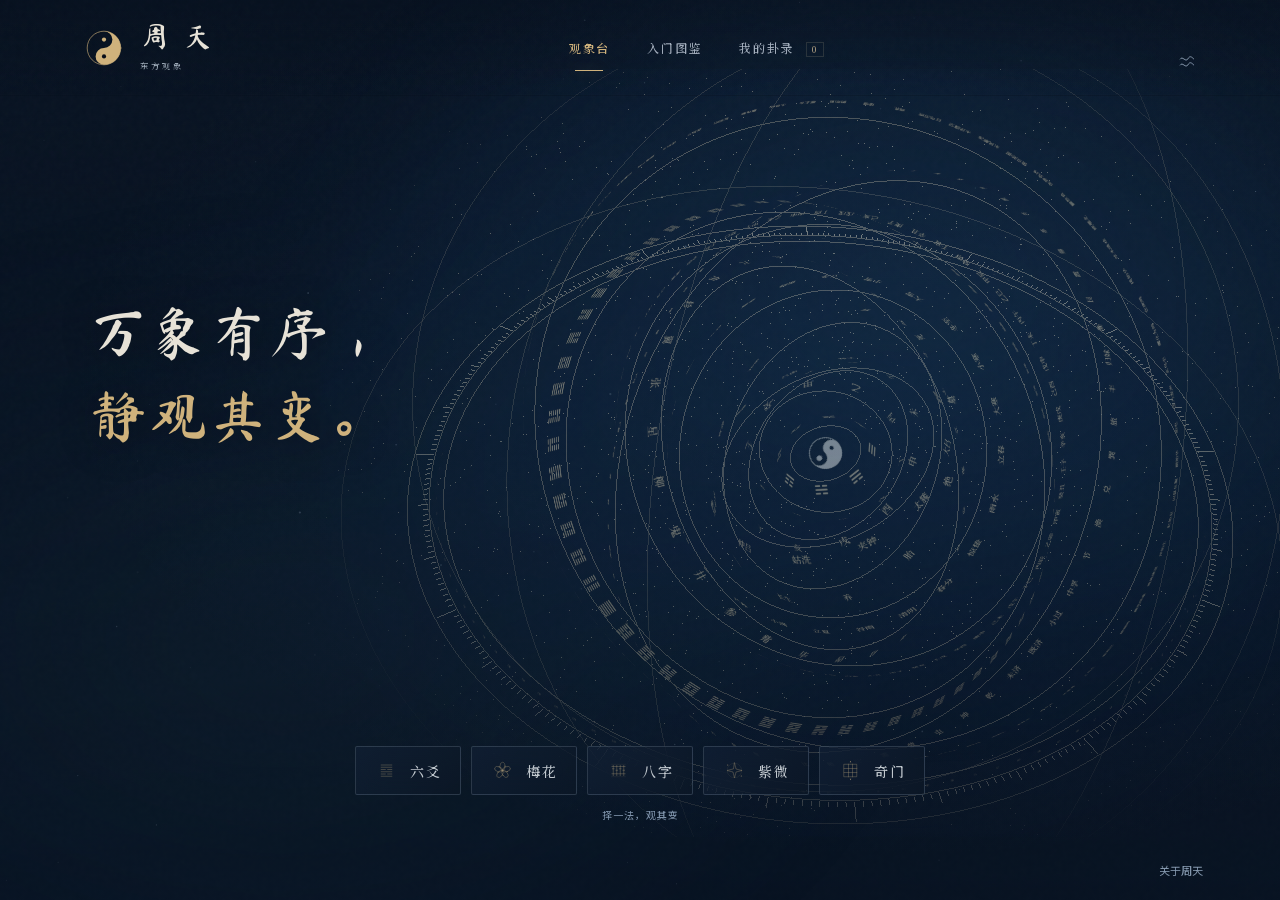
==== index.html @ 748ae520 "Publish static site" ====
<!doctype html>
<html lang="zh-CN">
<head><meta name="robots" content="noindex, nofollow, noarchive"><meta name="referrer" content="no-referrer"><meta charset="UTF-8"><meta name="viewport" content="width=device-width, initial-scale=1"><meta name="theme-color" content="#070d19"><meta name="description" content="在星轮与卦象之间，看见每一步推演。六爻、梅花易数、八字、紫微斗数、奇门遁甲交互体验。"><title>周天 · 观象</title><link rel="preload" href="./assets/fonts/noto-serif-sc.woff2" as="font" type="font/woff2" crossorigin><link rel="preload" href="./assets/fonts/ma-shan-zheng.woff2" as="font" type="font/woff2" crossorigin><link rel="stylesheet" href="./style.css"><link rel="stylesheet" href="./design.css"><link rel="stylesheet" href="./interface.css"><link rel="stylesheet" href="./motion.css"><link rel="stylesheet" href="./learning-guide.css"><link rel="stylesheet" href="./chart-link.css"></head>
<body><div id="wheel" aria-hidden="true"></div><div class="grain"></div><header><button class="brand" id="home" aria-label="返回首页"><span class="brand-mark">☯</span><span>周 天<small>东方观象</small></span></button><nav aria-label="主导航"><button class="nav-link active" id="nav-explore">观象台</button><button class="nav-link" id="nav-learn">入门图鉴</button><button class="nav-link" id="nav-history">我的卦录 <span id="history-count">0</span></button></nav><button class="quiet icon-btn" id="motion" title="切换低动态模式" aria-label="切换低动态模式">◌</button></header>
<main id="main"></main><div id="focus-tip" role="status" hidden></div><div id="toast" role="status"></div><dialog id="dialog"><div id="dialog-content"></div><button class="dialog-close" aria-label="关闭弹窗">×</button></dialog><script type="module" src="./app.js"></script></body></html>
---- style.css ----
:root{color-scheme:dark;--bg:#090d10;--panel:#101619;--line:rgba(211,193,153,.16);--gold:#d8bc82;--soft:#a8997c;--text:#eae5d9;--muted:#8d9694;--jade:#82ac9d;--serif:'Noto Serif SC','Source Han Serif SC','Songti SC','SimSun',serif;--sans:Inter,'Segoe UI','Microsoft YaHei',sans-serif}*{box-sizing:border-box}body{margin:0;background:var(--bg);color:var(--text);font:14px/1.65 var(--sans);min-width:320px}button,input,select,textarea{font:inherit}button,a,input,select,textarea{-webkit-tap-highlight-color:transparent}button{cursor:pointer;color:inherit}button:disabled{opacity:.4;cursor:default}button:focus-visible,a:focus-visible{outline:2px solid var(--gold);outline-offset:5px}a{color:var(--gold);text-underline-offset:4px}button{border:0}#wheel{position:fixed;inset:0 0 0 24%;pointer-events:auto;z-index:0;opacity:.86;transition:opacity .6s}#wheel canvas{width:100%;height:100%;display:block}.grain{position:fixed;inset:0;pointer-events:none;z-index:1;background:radial-gradient(ellipse at 10% 35%,#090d10 9%,transparent 65%),linear-gradient(0deg,#090d10 0%,transparent 35%,transparent 75%,#090d10e0 100%)}header{height:104px;display:flex;align-items:center;justify-content:space-between;padding:0 5.4%;border-bottom:1px solid var(--line);position:relative;z-index:3;background:#090d1033}.brand{display:flex;align-items:center;gap:14px;background:none;font:24px var(--serif);letter-spacing:4px;text-align:left}.brand-mark{font-size:37px;color:var(--gold);font-family:serif;font-weight:400}.brand small{display:block;font:8px/2 var(--sans);letter-spacing:2.2px;color:var(--soft);margin-top:5px}nav{display:flex;gap:40px}.nav-link{font-size:13px;letter-spacing:2px;background:none;color:var(--muted);padding:38px 0;position:relative}.nav-link.active,.nav-link:hover{color:var(--gold)}.nav-link.active:after{content:'';height:2px;width:18px;position:absolute;bottom:21px;left:calc(50% - 9px);background:var(--gold)}#history-count{font-size:10px;margin-left:5px;border:1px solid var(--line);padding:1px 5px;border-radius:4px}.quiet{background:transparent;color:var(--muted)}.icon-btn{font-size:24px}.hero{min-height:580px;height:calc(100vh - 280px);max-height:790px;position:relative;display:flex;align-items:center;padding:45px 5.4%;z-index:2;pointer-events:none}.hero-copy{max-width:485px;pointer-events:auto}.eyebrow{font-size:10px;letter-spacing:3px;color:var(--gold);display:flex;align-items:center;gap:13px;text-transform:uppercase}.eyebrow:before{content:'';width:24px;height:1px;background:var(--gold)}h1{font-family:var(--serif);font-weight:400;font-size:clamp(48px,5.2vw,78px);line-height:1.5;letter-spacing:8px;margin:22px 0 20px}h1 em{font-style:normal;color:var(--gold)}.hero-copy>p{color:#a8afac;line-height:2.2;letter-spacing:1px;margin:0;max-width:350px}.hero-actions{margin-top:34px;display:flex;gap:24px;align-items:center}.primary{background:var(--gold);color:#1c201d;padding:13px 25px;border:1px solid var(--gold);border-radius:3px;letter-spacing:2px;transition:.2s}.primary:hover{background:#ecd3a2;box-shadow:0 0 28px #d8bc8220}.primary span{margin-left:30px}.text-btn{background:none;color:var(--text);padding:10px 0;letter-spacing:1px;font-size:12px}.text-btn:hover{color:var(--gold)}.hero-caption{position:absolute;right:6%;bottom:42px;text-align:right;color:var(--soft);font:12px var(--serif);letter-spacing:3px;pointer-events:none}.hero-caption small{display:block;font:8px var(--sans);letter-spacing:2px;margin-top:9px;color:#6f7c77}.vertical-note{position:absolute;right:3%;top:22%;writing-mode:vertical-rl;font:11px var(--serif);letter-spacing:6px;color:#748179}.methods{position:relative;z-index:2;padding:0 5.4% 24px;background:linear-gradient(transparent,#090d10 35%)}.section-label{display:flex;align-items:center;gap:16px;color:var(--soft);font-size:10px;letter-spacing:2px;margin-bottom:19px}.section-label:after{content:'';height:1px;background:var(--line);flex:1}.method-grid{display:grid;grid-template-columns:repeat(5,1fr);border:1px solid var(--line);background:#0c1215b5}.method-card{position:relative;min-height:152px;text-align:left;padding:20px 22px;background:transparent;border-right:1px solid var(--line);transition:.3s}.method-card:last-child{border:0}.method-card:hover{background:#d8bc820b;transform:translateY(-4px)}.method-card .num{font:10px var(--sans);letter-spacing:2px;color:#5f6a67}.method-card .symbol{float:right;font-size:27px;color:var(--gold);opacity:.85;font-family:serif}.method-card h3{font:20px var(--serif);font-weight:400;letter-spacing:3px;margin:18px 0 8px}.method-card p{color:var(--muted);font-size:11px;margin:0}.method-card .arrow{position:absolute;right:22px;bottom:19px;color:var(--soft)}footer{position:relative;z-index:2;margin:0 5.4%;padding:17px 0 25px;display:flex;justify-content:space-between;color:#69736f;font-size:10px;letter-spacing:1px}footer button{font-size:10px;background:none;color:#85918a}.workspace{position:relative;z-index:2;max-width:1560px;margin:auto;padding:28px 4.5% 45px}.workspace-top{display:flex;justify-content:space-between;gap:20px;align-items:center;margin-bottom:26px}.back{background:none;color:var(--muted);font-size:12px;letter-spacing:1px}.system-tabs{display:flex;gap:6px;padding:5px;background:#11191cc9;border:1px solid var(--line);border-radius:4px}.system-tabs button{background:transparent;color:var(--muted);padding:7px 15px;font-size:12px;letter-spacing:1px;border-radius:2px}.system-tabs button.selected{background:#d8bc821c;color:var(--gold)}.work-layout{display:grid;grid-template-columns:295px minmax(0,1fr);gap:27px;align-items:start}.input-panel{padding:27px 24px;background:#0d1417eF;border:1px solid var(--line);border-radius:4px}.input-panel h2{font:29px var(--serif);letter-spacing:4px;margin:12px 0}.lead{font-size:12px;color:var(--muted);line-height:1.9;margin:0 0 23px}.field{display:block;margin-top:17px}.field>span,.field-label{display:block;font-size:11px;letter-spacing:1px;color:#afb5ab;margin-bottom:7px}.field input,.field select,.field textarea{width:100%;padding:10px 11px;border:1px solid #d8bc8221;border-radius:3px;background:#080e11;color:var(--text);outline:none;font-size:12px;min-width:0}.field input:focus,.field textarea:focus,.field select:focus{border-color:var(--gold)}.field textarea{resize:vertical;min-height:70px}.two-fields{display:grid;grid-template-columns:1fr 1fr;gap:10px}.three-fields{display:grid;grid-template-columns:1fr 1fr 1fr;gap:8px}.field small,.form-note{display:block;font-size:10px;line-height:1.8;color:#78877e;margin-top:6px}.input-panel .primary{width:100%;margin-top:24px}.error{color:#ee9b86;font-size:12px;margin:12px 0;white-space:pre-line}.stage{background:#0a1115dd;border:1px solid var(--line);border-radius:4px;overflow:hidden;min-height:590px;position:relative}.stage-header{display:flex;align-items:center;justify-content:space-between;padding:20px 26px;border-bottom:1px solid var(--line);gap:12px}.stage-header .tag{font:10px var(--sans);letter-spacing:2px;color:var(--soft)}.status-pill{font-size:10px;display:flex;align-items:center;gap:8px;color:var(--jade)}.status-pill:before{content:'';background:var(--jade);width:5px;height:5px;border-radius:50%;box-shadow:0 0 9px var(--jade)}.stage-empty{height:420px;display:flex;align-items:center;justify-content:center;flex-direction:column;position:relative;background:radial-gradient(circle,#bda5710c,transparent 65%)}.empty-orbit{width:210px;height:210px;border:1px solid #bda57140;border-radius:50%;display:grid;place-items:center;position:relative;margin-bottom:25px}.empty-orbit:before{content:'';position:absolute;inset:13px;border:1px dashed #bda57130;border-radius:50%;animation:spin 60s linear infinite}.empty-orbit:after{content:'乾　兑　离　震　巽　坎　艮　坤';font:10px var(--serif);position:absolute;bottom:40px;color:var(--soft);letter-spacing:2px}.empty-orbit b{font:64px serif;font-weight:400;color:var(--gold)}.stage-empty h3{font:21px var(--serif);font-weight:400;letter-spacing:3px;margin:0 0 10px}.stage-empty p{font-size:11px;color:var(--muted);letter-spacing:1px;max-width:80%;text-align:center}.stage-footnote{text-align:center;font-size:10px;color:#77817a;border-top:1px solid var(--line);padding:16px}.timeline{padding:19px 26px;display:flex;gap:5px;border-bottom:1px solid var(--line);overflow-x:auto}.timeline button{flex:1;min-width:50px;background:transparent;color:#64716e;text-align:left;padding:0;font-size:10px;white-space:nowrap}.timeline button:before{content:'';height:2px;background:#26312c;display:block;margin-bottom:10px}.timeline button.done{color:var(--gold)}.timeline button.done:before{background:#bca475}.timeline button.current{color:#f5e4c0}.timeline button.current:before{background:var(--gold);box-shadow:0 0 10px #d8bc8270}.chart-area{min-height:320px;padding:25px 30px;display:flex;align-items:center;justify-content:center;flex-direction:column;position:relative;background:radial-gradient(ellipse at center,#d8bc8206,transparent 70%)}.chart-area>h3{font:24px var(--serif);font-weight:400;letter-spacing:3px;margin:2px 0 16px}.step-explanation{font-size:12px;color:#a5b0a6;text-align:center;max-width:620px;line-height:1.9;margin:20px auto 5px;min-height:42px}.controls{display:flex;justify-content:center;align-items:center;gap:13px;padding:15px;border-top:1px solid var(--line);background:#10181b80}.controls button,.controls select{border:1px solid var(--line);background:transparent;border-radius:3px;color:var(--soft);padding:7px 12px;font-size:11px}.controls .play{background:#d8bc8215;color:var(--gold);min-width:78px}.chart-hexes{display:flex;justify-content:center;gap:38px;align-items:center;min-height:235px;flex-wrap:wrap}.hex-card{text-align:center;min-width:140px}.hex-card small{font-size:10px;color:var(--soft);letter-spacing:2px}.hex-card h4{font:20px var(--serif);font-weight:400;margin:14px 0 6px}.hex-lines{display:flex;flex-direction:column-reverse;gap:11px;width:125px;margin:23px auto}.yao{height:8px;width:100%;display:flex;gap:15px;position:relative;transition:opacity .5s,transform .5s}.yao span{background:var(--gold);height:100%;flex:1;box-shadow:0 0 10px #d8bc8218}.yao.hidden{opacity:.08;transform:scaleX(.7)}.yao.moving span{background:var(--jade);box-shadow:0 0 13px #82ac9d55}.yao.moving:after{content:'◦';position:absolute;right:-19px;top:-8px;color:var(--jade)}.yao .line-no{position:absolute;font:9px var(--sans);color:#66746a;left:-21px;top:-2px}.hex-arrow{color:var(--soft);font-size:23px}.coin-set{display:flex;gap:14px;margin:12px 0}.coin{width:50px;height:50px;display:grid;place-items:center;border:2px solid #bfa46c;border-radius:50%;color:var(--gold);background:radial-gradient(circle,#1b221c,#71604435);box-shadow:inset 0 0 0 4px #090d10,inset 0 0 0 5px #8c7445;font:13px var(--serif);animation:coin-in .7s}.coin.yin{color:#9ab3a2;border-color:#627c6b}.coin-eq{font:22px var(--serif);color:var(--gold);align-self:center}.yao-table{font-size:11px;width:100%;border-collapse:collapse}.yao-table th,.yao-table td{padding:9px 6px;border-bottom:1px solid var(--line);text-align:center;font-weight:400}.yao-table th{color:var(--soft)}.pillars{display:grid;grid-template-columns:repeat(4,1fr);gap:15px;width:min(100%,510px)}.pillar{border:1px solid var(--line);padding:15px 6px;text-align:center;min-height:170px;background:#141b1c80;border-radius:3px;transition:.5s}.pillar.inactive{opacity:.12;transform:translateY(12px)}.pillar small{color:var(--soft);font-size:10px}.pillar b{display:block;font:38px/1.5 var(--serif);font-weight:400}.pillar p{font-size:10px;color:var(--muted);margin:9px 0 0}.element-木{color:#91b698}.element-火{color:#d58b73}.element-土{color:#c3ad7b}.element-金{color:#ddd2a5}.element-水{color:#8cb0c5}.elements{display:flex;gap:18px;justify-content:center;width:100%;margin-top:28px}.element-column{width:40px;text-align:center;font-size:11px}.element-bar{height:54px;display:flex;align-items:end;justify-content:center;border-bottom:1px solid var(--line);margin-bottom:8px}.element-bar i{width:13px;background:currentColor;opacity:.7;display:block;min-height:2px;transition:height .8s}.palace-grid{display:grid;grid-template-columns:repeat(4,1fr);grid-template-rows:repeat(4,minmax(98px,auto));width:100%;max-width:650px;gap:5px}.palace{border:1px solid var(--line);background:#141d1c9c;text-align:left;padding:10px;color:var(--text);transition:.5s}.palace.inactive{opacity:.1}.palace:hover,.palace.chosen{border-color:var(--gold);background:#d8bc8212}.palace h4{font:14px var(--serif);letter-spacing:1px;margin:0 0 8px;color:var(--gold)}.palace p{font-size:11px;margin:3px 0;color:#b5c1b5}.palace small{font-size:9px;color:var(--soft)}.palace-center{grid-column:2/4;grid-row:2/4;display:flex;align-items:center;justify-content:center;flex-direction:column;border:1px solid var(--line);font:24px var(--serif);letter-spacing:3px;background:radial-gradient(circle,#d8bc8210,transparent)}.palace-center small{font:10px var(--sans);color:var(--muted);letter-spacing:1px;margin-top:12px}.qimen-grid{display:grid;grid-template-columns:repeat(3,1fr);gap:7px;width:100%;max-width:500px}.qimen-grid .palace{min-height:104px}.palace-row{display:flex;justify-content:space-between;gap:8px}.qimen-grid .palace strong{font:24px var(--serif);font-weight:400;color:var(--gold)}.result-body{padding:24px 27px}.result-title{display:flex;justify-content:space-between;align-items:center;gap:14px;margin-bottom:24px}.result-title h3{font:25px var(--serif);font-weight:400;margin:0;letter-spacing:3px}.result-actions{display:flex;gap:7px;flex-wrap:wrap}.result-actions button{padding:7px 12px;border:1px solid var(--line);color:var(--gold);background:none;border-radius:3px;font-size:11px}.reading-grid{display:grid;grid-template-columns:repeat(2,1fr);gap:17px}.reading-card{padding:20px;background:#121a1ce8;border:1px solid var(--line);border-radius:3px}.reading-card.wide{grid-column:1/-1}.reading-card .mini-label{font-size:9px;color:var(--soft);letter-spacing:2px;margin-bottom:9px}.reading-card h4{font:18px var(--serif);font-weight:400;letter-spacing:1px;margin:0 0 10px}.reading-card p{font-size:12px;color:#a9b5aa;line-height:1.95;margin:6px 0}.reading-card blockquote{font:18px/1.9 var(--serif);margin:10px 0;color:#d4c5a6}.reading-card a{font-size:10px}.reading-card details{font-size:11px;color:var(--muted)}.reading-card summary{cursor:pointer;color:var(--gold);padding:7px 0}.tag-row{display:flex;gap:8px;flex-wrap:wrap;margin-top:12px}.tag-row span{border:1px solid var(--line);border-radius:3px;padding:4px 8px;font-size:10px;color:var(--jade)}.luck-strip{display:flex;gap:7px;overflow-x:auto;padding-bottom:7px}.luck-item{min-width:68px;border:1px solid var(--line);padding:10px;text-align:center}.luck-item b{display:block;font:20px var(--serif);color:var(--gold)}.luck-item small{font-size:9px;color:var(--muted)}.division{display:flex;gap:12px;align-items:center;margin:15px 0;justify-content:center;flex-wrap:wrap}.division span{font:28px var(--serif);padding:15px;border:1px solid var(--line);color:var(--gold)}.division small{font-size:11px;color:var(--muted)}.yarrow-trace{font:11px/2 var(--sans);color:var(--soft);text-align:center}.bars{display:flex;gap:3px;flex-wrap:wrap;max-width:285px;margin:10px auto}.bars i{display:block;width:3px;height:28px;background:var(--gold);opacity:.7}.badge{font-size:10px;color:var(--jade);border:1px solid #82ac9d30;padding:3px 8px}.about-note{font-size:10px;color:#718077;line-height:1.9;margin-top:19px}.no-motion *{animation:none!important;scroll-behavior:auto!important}.no-motion .yao,.no-motion .pillar,.no-motion .palace{transition:none!important}#focus-tip{position:fixed;bottom:240px;right:5%;width:260px;background:#10191df2;border:1px solid var(--line);padding:16px;z-index:4;pointer-events:none;color:#c2caba;font:12px/1.8 var(--serif);white-space:pre-line}#toast{position:fixed;left:50%;bottom:30px;transform:translate(-50%,20px);opacity:0;background:#1b2924;color:#dce6d7;border:1px solid #658875;padding:12px 22px;border-radius:4px;z-index:20;transition:.3s;pointer-events:none;font-size:12px}#toast.show{opacity:1;transform:translate(-50%,0)}dialog{width:min(760px,92vw);max-height:85vh;border:1px solid #6a6247;border-radius:5px;background:#10171a;color:var(--text);padding:38px;box-shadow:0 30px 90px #0009}dialog::backdrop{background:#030708c9;backdrop-filter:blur(6px)}.dialog-close{position:absolute;right:16px;top:12px;font:26px var(--sans);color:var(--soft);background:none}.modal-title{font:29px var(--serif);font-weight:400;letter-spacing:3px;margin:0 0 14px}.modal-intro{color:var(--muted);font-size:12px;margin-bottom:24px}.learn-grid{display:grid;grid-template-columns:1fr 1fr;gap:13px}.learn-card{padding:17px;border:1px solid var(--line);background:#d8bc8205}.learn-card h3{font:19px var(--serif);font-weight:400;color:var(--gold);margin:0 0 8px}.learn-card p{font-size:12px;color:var(--muted);margin:0}.history-item{display:flex;gap:15px;align-items:center;justify-content:space-between;border-bottom:1px solid var(--line);padding:16px 0}.history-item p{margin:0;font:17px var(--serif)}.history-item small{color:var(--muted);font-size:10px}.history-item button{border:1px solid var(--line);background:transparent;color:var(--gold);padding:7px 12px}.history-actions{display:flex;gap:7px}.source-list{font-size:12px;line-height:2.5}.selected-detail{border:1px solid #d8bc8240;background:#d8bc8208;color:#b6c3b4;padding:12px 17px;width:100%;max-width:650px;margin-top:15px;font-size:12px;white-space:pre-line}.fade-in{animation:fade-in .7s both}@keyframes fade-in{from{opacity:0;transform:translateY(13px)}to{opacity:1;transform:none}}@keyframes spin{to{transform:rotate(360deg)}}@keyframes coin-in{from{transform:rotateY(720deg) translateY(-20px);opacity:0}to{transform:none;opacity:1}}
@media(min-width:1600px){.hero-copy{max-width:550px}.hero{padding-left:8%}.method-grid{max-width:1400px;margin:auto}}@media(max-width:1100px){header{padding:0 4%}.hero{padding-left:4%}.hero-copy{max-width:390px}h1{font-size:59px;letter-spacing:5px}.methods{padding:0 4% 22px}.method-card{padding:17px 15px}.method-card h3{font-size:18px}.method-card p{max-width:95px}.work-layout{grid-template-columns:250px minmax(0,1fr);gap:16px}.input-panel{padding:20px 17px}.workspace{padding:23px 3%}.chart-area{padding:25px 18px}.chart-hexes{gap:20px}.hex-card{min-width:120px}.palace-grid{grid-template-rows:repeat(4,minmax(85px,auto))}.palace{padding:8px}}@media(max-width:760px){header{height:78px;padding:0 5%}.brand{font-size:20px;gap:8px;letter-spacing:2px}.brand-mark{font-size:29px}.brand small{font-size:6px}nav{gap:18px}.nav-link{font-size:10px;letter-spacing:0;padding:28px 0}.nav-link.active:after{bottom:12px}#history-count{display:none}.icon-btn{font-size:21px}#wheel{left:0;top:20px;height:620px;opacity:.5}.grain{background:linear-gradient(0deg,#090d10 0%,transparent 55%,#090d1050 90%)}.hero{height:auto;min-height:570px;align-items:start;padding:76px 7% 80px}.hero-copy{max-width:100%}h1{font-size:53px;line-height:1.5;letter-spacing:5px}.hero-copy>p{font-size:12px;max-width:265px;text-shadow:0 1px 6px #000}.hero-caption{bottom:30px;right:7%;font-size:10px}.vertical-note{top:90px;right:6%}.hero-actions{gap:20px}.primary{padding:12px 20px}.methods{padding:0 5% 16px}.method-grid{grid-template-columns:repeat(2,1fr)}.method-card{min-height:139px;border-bottom:1px solid var(--line)}.method-card:nth-child(2n){border-right:0}.method-card:last-child{grid-column:1/-1;min-height:110px}.method-card:last-child h3{margin-top:12px}.method-card p{max-width:none}.method-card .symbol{margin-right:5px}footer{font-size:9px;gap:15px;align-items:center}.workspace{padding:19px 5%}.workspace-top{flex-direction:column;align-items:start;gap:15px;margin-bottom:17px}.system-tabs{width:100%;justify-content:space-between}.system-tabs button{padding:7px 9px;font-size:11px}.work-layout{grid-template-columns:1fr}.input-panel{padding:23px}.input-panel h2{font-size:27px}.input-panel .lead{margin-bottom:13px}.stage{min-height:0}.stage-empty{height:335px}.stage-header{padding:16px}.timeline{padding:18px 16px}.chart-area{padding:22px 12px;min-height:310px}.pillars{gap:7px}.pillar{min-height:145px;padding:11px 5px}.pillar b{font-size:32px}.reading-grid{grid-template-columns:1fr}.reading-card.wide{grid-column:auto}.result-body{padding:23px 16px}.result-title{align-items:start;flex-direction:column}.chart-hexes{gap:18px}.hex-lines{width:94px}.hex-card{min-width:94px}.hex-card h4{font-size:16px}.hex-arrow{font-size:18px}.controls{gap:7px;padding:12px}.controls button,.controls select{padding:7px 10px}.palace-grid{grid-template-rows:repeat(4,minmax(80px,auto));gap:3px}.palace{padding:7px 5px}.palace h4{font-size:12px;letter-spacing:0}.palace p{font-size:9px}.palace small{font-size:8px}.palace-center{font-size:20px}.palace-center small{font-size:8px}.qimen-grid .palace{padding:10px;min-height:95px}.learn-grid{grid-template-columns:1fr}dialog{padding:28px 22px}.history-item{gap:10px}.history-actions{flex-direction:column}.history-item p{font-size:15px}.hero .eyebrow{font-size:8px;letter-spacing:2px}#focus-tip{display:none!important}}@media(prefers-reduced-motion:reduce){*{animation:none!important;scroll-behavior:auto!important}}
#wheel{inset:105px 0 180px 34%;height:auto;mask-image:radial-gradient(ellipse at center,#000 45%,transparent 78%)}.method-card .symbol{position:absolute;top:20px;right:22px;float:none}.method-card h3{margin-top:27px}.fallback-wheel{height:100%;display:grid;place-items:center;color:#b8a57430;font-size:230px;border-radius:50%;background:repeating-radial-gradient(circle,transparent 0 30px,#b8a57420 31px 32px)}
.reading-question{font-size:12px;color:var(--muted);border-left:2px solid var(--gold);padding:5px 12px;margin:12px 0;overflow-wrap:anywhere}.reading-card p.reading-lead{font-size:15px;color:#d2d7cc;line-height:1.95}.reading-action{margin-top:15px;padding:14px 17px;background:#d8bc820a;border-left:2px solid #d8bc8270;font-size:13px;line-height:1.9;color:#d4c5a6}.reading-action>span{display:block;font-size:10px;letter-spacing:2px;color:var(--soft);margin-bottom:5px}.moving-note{border-top:1px solid var(--line);margin-top:12px;padding-top:12px}.moving-note h5{font-size:13px;font-weight:500;color:var(--gold);margin:0 0 5px}.reading-topic-label{display:flex;gap:12px;align-items:center;flex-wrap:wrap;color:var(--muted);font-size:11px;margin:14px 0}.reading-topic-label select{border:1px solid var(--line);background:#121a1c;color:var(--gold);padding:8px 12px;border-radius:3px;max-width:100%}.relation-pair{display:flex;gap:24px;flex-wrap:wrap;margin:15px 0;color:var(--muted);font-size:11px}.relation-pair b{display:block;font:22px var(--serif);color:var(--gold);margin-top:5px}.reading-card p.reading-caption{font-size:11px;color:var(--soft)}.reading-table-scroll{overflow-x:auto;max-width:100%}.reading-reference{min-width:0}.reading-grid>*{min-width:0}.reading-reference summary{font-size:13px}.yao.newest{animation:line-reveal .6s both}.pillar:not(.inactive){animation:fade-in .5s both}.palace .substars{font-size:9px;color:var(--jade);opacity:.85}@keyframes line-reveal{from{transform:scaleX(.1);filter:brightness(2);opacity:.1}to{transform:scaleX(1);filter:brightness(1);opacity:1}}
@media(max-width:760px){#wheel{left:24%;right:-34%;top:160px;height:420px;bottom:auto;max-width:none;mask-image:linear-gradient(to right,transparent,#0008 35%,#000 90%)}.hero-copy>p{text-shadow:0 1px 7px #000,0 1px 18px #000}.method-card h3{font-size:17px;letter-spacing:1px;margin-top:30px}.method-card:last-child h3{margin-top:22px}.method-card .symbol{right:17px;top:17px}.hero-caption{font-size:9px;letter-spacing:2px}.hero-caption small{font-size:7px;letter-spacing:1px}.hero .eyebrow{max-width:280px;font-size:7px;letter-spacing:1.4px}}

.text-label{display:block;font-size:10px;letter-spacing:2px;color:var(--gold);margin:9px 0 5px}.classic-quote{border-left:2px solid #d8bc8240;padding:2px 14px;margin-top:15px}.classic-quote blockquote{font-size:15px;margin:5px 0}.reading-card .source-link,.palace-reading .source-link{display:inline-block;font-size:11px;color:#baa579;line-height:1.7;margin:5px 0;overflow-wrap:anywhere}.plain-reading p{font-size:13px;color:#bfc8bd}.classic-sequence{display:grid;gap:18px}.classic-hex{border-top:1px solid var(--line);padding-top:14px}.classic-hex h5,.term-row h5,.term-grid h5{font:17px var(--serif);font-weight:400;color:var(--gold);margin:5px 0 10px}.term-notes{padding:8px 14px;background:#d8bc8207}.term-row{border-top:1px solid var(--line);padding:16px 0}.term-grid{display:grid;grid-template-columns:repeat(2,minmax(0,1fr));gap:18px;margin-top:15px}.term-grid>article{padding:15px;border:1px solid var(--line);min-width:0}.more-reading{margin-top:18px}.palace-read-links{display:grid;grid-template-columns:repeat(3,minmax(0,1fr));gap:8px;margin:15px 0}.palace-read-links button{padding:12px 9px;text-align:left;border:1px solid var(--line);background:#d8bc8205;color:var(--gold);font:15px var(--serif)}.palace-read-links small{display:block;font:10px/1.7 var(--sans);color:var(--muted);margin-top:5px}.palace-read-links .chosen{border-color:var(--gold);background:#d8bc8212}.palace-reading{margin:15px 0;white-space:normal}.palace-reading>h4{font:19px var(--serif);color:var(--gold);margin:5px 0 12px}.palace-reading p{font:12px/1.95 var(--sans);color:#a9b5aa;margin:8px 0}.palace-reading blockquote{font:15px/1.9 var(--serif);margin:6px 0}.palace-reading summary{cursor:pointer;color:var(--gold);font-size:12px;padding:8px 0}.meaning-table td{min-width:100px;white-space:normal}.meaning-table th{min-width:72px}.luck-item small{display:block}.selected-detail:has(.palace-reading){white-space:normal;max-width:100%;padding:18px}.result-body .reading-question{margin-bottom:20px}@media(max-width:760px){.term-grid{grid-template-columns:1fr}.palace-read-links{grid-template-columns:repeat(2,minmax(0,1fr))}.classic-quote{padding-left:10px}.reading-card{padding:18px}.plain-reading p{font-size:13px}}
---- design.css ----
@font-face{font-family:'Zhou Serif';src:url('./assets/fonts/noto-serif-sc.woff2') format('woff2');font-weight:200 900;font-display:swap}
@font-face{font-family:'Zhou Sans';src:url('./assets/fonts/noto-sans-sc.woff2') format('woff2');font-weight:100 900;font-display:swap}
:root{--bg:#070d19;--panel:#0d192a;--line:rgba(185,174,143,.18);--gold:#cfb27c;--soft:#a99b7f;--text:#e7e2d7;--muted:#98a6b6;--jade:#87a9a4;--vermilion:#b86a52;--serif:'Zhou Serif','Noto Serif SC',serif;--sans:'Zhou Sans','Microsoft YaHei',sans-serif}
html{scroll-behavior:smooth;scrollbar-color:#536079 #0a1220}
body{background:radial-gradient(ellipse at 73% 28%,#142a47 0,transparent 52%),radial-gradient(ellipse at 8% 65%,#0e2032 0,transparent 50%),#070d19;font-weight:400;overflow-x:clip}
body::before{content:'';position:fixed;inset:0;z-index:1;pointer-events:none;opacity:.035;background-image:url("data:image/svg+xml,%3Csvg viewBox='0 0 180 180' xmlns='http://www.w3.org/2000/svg'%3E%3Cfilter id='n'%3E%3CfeTurbulence type='fractalNoise' baseFrequency='.85' numOctaves='3' stitchTiles='stitch'/%3E%3C/filter%3E%3Cpath fill='%23fff' filter='url(%23n)' opacity='.7' d='M0 0h180v180H0z'/%3E%3C/svg%3E")}
.night-sky{position:fixed;inset:0;width:100%;height:100%;z-index:1;pointer-events:none}
.grain{z-index:1;background:linear-gradient(90deg,#070d1970,transparent 55%),linear-gradient(0deg,#070d19 0%,transparent 30%,transparent 78%,#070d1940 100%);overflow:hidden}
.grain::before{content:'';position:absolute;inset:-20%;background:radial-gradient(ellipse at 65% 38%,#396b9124,transparent 38%),radial-gradient(ellipse at 30% 65%,#264e6120,transparent 35%);filter:blur(55px);animation:night-breath 24s ease-in-out infinite alternate}
#wheel{inset:82px -3% auto 33%;height:690px;max-width:none;opacity:1;mix-blend-mode:screen;mask-image:radial-gradient(ellipse at 52% 49%,#000 35%,#000b 56%,transparent 76%);transition:opacity 1s}
header{height:96px;padding:0 6%;border-bottom-color:#a6b5c018;background:linear-gradient(#070d1940,transparent);z-index:5}
.brand{gap:15px;font-size:25px;letter-spacing:6px;font-weight:500}
.brand small{font-family:var(--sans);font-size:8px;letter-spacing:3.4px;color:#8d9bab;margin-top:6px}
.brand-mark{width:42px;height:42px;display:block;line-height:0}
.glyph{display:block;width:100%;height:100%;stroke:currentColor;stroke-width:1.5;stroke-linecap:square;stroke-linejoin:round;overflow:visible}
.glyph .solid,.taiji-light{fill:currentColor;stroke:none}
.taiji-dark{fill:var(--bg);stroke:none}
.glyph-frame{opacity:.3;stroke-width:.8}
.glyph-faint{opacity:.45;stroke-width:1}
.brand-taiji{color:var(--gold);transition:transform .8s cubic-bezier(.22,1,.36,1)}
.brand:hover .brand-taiji{transform:rotate(90deg)}
nav{gap:37px}.nav-link{font-size:12px;letter-spacing:1.8px;color:#a4afbd;padding:36px 0}
.nav-link.active:after{height:1px;width:28px;bottom:22px;left:calc(50% - 14px);box-shadow:0 0 12px #d8bc8255}
#history-count{font-size:9px;padding:0 5px;border-radius:0;color:var(--soft);margin-left:7px}
.icon-btn{width:31px;height:31px;padding:4px;color:var(--soft);opacity:.8}.icon-btn .glyph{stroke-width:1.5}.icon-btn[aria-pressed=true]{opacity:.4}
.hero{height:calc(100svh - 335px);min-height:590px;max-height:770px;padding:45px 7%;align-items:center}
.hero-copy{max-width:570px;padding-bottom:20px}
.hero .eyebrow{color:#b7a47f;font-size:11px;letter-spacing:4px;animation:title-reveal 1s both}
.hero .eyebrow:before{width:34px;background:linear-gradient(90deg,var(--gold),#cfb27c30)}
h1{font-size:clamp(58px,5.7vw,86px);line-height:1.48;letter-spacing:3px;font-weight:500;margin:23px 0 23px;animation:title-reveal 1.25s .1s both;text-shadow:0 3px 35px #050a1680}
h1 em{color:var(--gold);font-weight:400}
.hero-copy>p{color:#aab6c4;font-size:14px;line-height:2.15;letter-spacing:3px;animation:title-reveal 1.1s .28s both}
.hero-actions{margin-top:34px;gap:28px;animation:title-reveal 1s .4s both}
.primary{position:relative;padding:15px 25px;min-height:51px;color:#172133;background:linear-gradient(110deg,#d1b886,#bfa16a);border:1px solid #dcc699;border-radius:1px;font-size:13px;font-weight:500;letter-spacing:2px;transition:background .3s,box-shadow .3s,transform .3s}
.primary::after{content:'';position:absolute;inset:3px;border:1px solid #17213326;pointer-events:none}
.primary:hover{background:linear-gradient(110deg,#e7cf9f,#ccae73);transform:translateY(-2px);box-shadow:0 7px 25px #c5a77420}
.primary .button-text{margin:0}.primary .button-arrow{display:inline-block;margin-left:38px;font-size:17px;transition:transform .3s}.primary:hover .button-arrow{transform:translate(2px,-2px)}
.text-btn{color:#bec4ca;font-size:12px;letter-spacing:1px}.text-btn>span{margin-left:12px;color:var(--gold)}
.hero-colophon{display:flex;align-items:center;gap:13px;margin-top:37px;font:10px/1.9 var(--serif);letter-spacing:2px;color:#8190a2;animation:title-reveal 1.4s .5s both}
.seal{border:1px solid #b86a5280;color:#c67e65;padding:4px 6px;font:12px/1.25 var(--serif);position:relative}.seal::after{content:'';position:absolute;inset:2px;border:1px solid #b86a5230}
.orbit-label{position:absolute;right:10%;top:23px;color:#b9a780;font:11px var(--serif);letter-spacing:2px;pointer-events:none}
.orbit-label i{display:inline-block;width:25px;height:1px;background:#b9a78080;vertical-align:middle;margin-right:11px}
.orbit-label small{display:block;font:7px var(--sans);letter-spacing:2.6px;color:#75879c;margin:9px 0 0 36px}
.hero-caption{bottom:48px;right:11%;font:12px var(--serif);color:#b5a686;letter-spacing:2px}.hero-caption small{font:9px var(--sans);color:#7d8c9f;letter-spacing:1px;margin-top:10px}
.hero-coordinate{position:absolute;right:7%;top:46%;writing-mode:vertical-rl;font:10px var(--serif);letter-spacing:3px;color:#7f91a5}.hero-coordinate i{height:46px;width:1px;background:#9dacc044;display:inline-block;margin:15px auto}
.methods{padding:0 6% 32px;background:none}
.section-label{gap:20px;margin-bottom:17px;color:#b4a383;font-size:11px;letter-spacing:2px}.section-label small{font-size:10px;color:#7e90a4;letter-spacing:1px;margin-left:auto}.section-label::after{display:none}
.method-grid{border:1px solid #9dacc027;background:linear-gradient(110deg,#142238b8,#0b1523aa);backdrop-filter:blur(12px)}
.method-card{min-height:163px;padding:21px 20px 24px;border-right:1px solid #9dacc022;overflow:hidden;transition:background .45s,transform .45s}
.method-card::before{content:'';position:absolute;inset:0;background:radial-gradient(ellipse at 70% 10%,#bca57715,transparent 70%);opacity:0;transition:opacity .4s}
.method-card::after{content:'';height:1px;position:absolute;left:20px;right:20px;top:0;background:var(--gold);transform:scaleX(0);transform-origin:left;transition:transform .55s cubic-bezier(.22,1,.36,1)}
.method-card:hover{background:#142b424d;transform:translateY(-3px)}.method-card:hover::before{opacity:1}.method-card:hover::after{transform:scaleX(1)}
.method-card .num{font-size:8px;letter-spacing:1px;color:#7d8da1;display:block;white-space:nowrap}.method-card .num i{font-style:normal;color:#8f8069;margin:0 4px}
.method-card .symbol{width:49px;height:49px;right:19px;top:46px;opacity:.88;transition:transform .65s,color .4s;color:var(--gold)}
.method-card:hover .symbol{transform:translateY(-3px);color:#eed3a0}.method-card:hover .glyph-frame{stroke-dasharray:8 3;opacity:.5}
.method-card h3{font-size:20px;letter-spacing:1px;margin:27px 0 9px;font-weight:500;max-width:calc(100% - 44px)}
.method-card p{color:#96a5b5;font-size:10px;letter-spacing:.3px}.method-card .arrow{bottom:25px;right:22px;font-size:16px;color:#a69d87}
footer{margin:0 6%;padding:20px 0 25px;border-top:1px solid #9dacc015;color:#687b92;font-size:9px;letter-spacing:1.5px}footer button{color:#8b9bb0}
.workspace{padding-top:30px}.workspace-top{margin-bottom:24px}.back{font-size:12px;color:#98a8bc}.system-tabs{background:#0d1a2b9c;border-color:#9dacc029;border-radius:2px;padding:4px;backdrop-filter:blur(15px)}
.system-tabs button{font-size:12px;padding:9px 19px;transition:background .3s,color .3s;border-radius:1px}.system-tabs button.selected{background:#bda16c15;box-shadow:inset 0 -1px var(--gold);color:#dac18e}
.work-layout{grid-template-columns:292px minmax(0,1fr);gap:26px}.input-panel{position:sticky;top:24px;padding:29px 24px;background:linear-gradient(145deg,#112139ed,#0a1423f2);border-color:#8da3bc2b;border-radius:2px;box-shadow:0 12px 45px #00000015}
.input-emblem{position:absolute;width:50px;height:50px;right:22px;top:25px;color:#bba47360}.input-panel .eyebrow{font-size:8px;letter-spacing:2px;max-width:calc(100% - 40px)}.input-panel .eyebrow::before{width:17px}
.input-panel h2{font-size:28px;letter-spacing:2px;font-weight:500;margin:18px 0 15px}.lead{color:#9eacc0;font-size:12px;line-height:2}
.field{margin-top:20px}.field>span,.field-label{font-size:11px;color:#c2c9d0;letter-spacing:1px}.field input,.field select,.field textarea{background:#070f1c96;border-color:#8da3bc38;border-radius:2px;color:#d6dce2;padding:11px 10px;font-size:12px;transition:border-color .3s,background .3s}
.field input:focus,.field select:focus,.field textarea:focus{background:#14264099;box-shadow:0 0 0 2px #c4a8730a}.field input::placeholder,.field textarea::placeholder{color:#63758b}
.form-note,.field small{color:#8192a8;font-size:10px;line-height:1.9}.input-panel .primary{margin-top:25px;font-size:12px}
.stage{background:linear-gradient(155deg,#101f33e6,#091321f5 70%);border-color:#8da3bc30;border-radius:2px;box-shadow:0 20px 80px #0002;scroll-margin-top:18px}
.stage-header{padding:19px 26px;border-bottom-color:#8da3bc1c;background:#0d182970}.stage-header .tag{font-size:9px;letter-spacing:1.4px;color:#a9a18e}.status-pill{font-size:10px;color:#9aadae}.status-pill::before{background:#9aadae;box-shadow:0 0 10px #9aadae40;width:4px;height:4px}
.stage-empty{height:440px;background:radial-gradient(ellipse at center,#234c7620,transparent 67%)}.stage-empty .ritual-compass{width:250px;height:250px;margin-bottom:20px;opacity:.8}.stage-empty h3{font-size:23px;letter-spacing:4px;color:#d2c5aa}.stage-empty p{font-size:11px;color:#8294aa}.stage-footnote{border-color:#8da3bc20;color:#8192a8;font-size:10px;padding:17px;letter-spacing:2px}
.ritual-compass{position:relative;width:320px;height:320px;color:var(--gold)}.ritual-compass>svg{width:100%;height:100%;stroke:currentColor}.dial-rim{stroke-width:.8;opacity:.45}.dial-track{stroke-width:.5;opacity:.3;stroke-dasharray:1 5}.dial-inner{stroke-width:.5;opacity:.22}.dial-tick{stroke-width:.7;opacity:.5}.dial-axis{stroke-width:1;opacity:.45}
.compass-heart{position:absolute;inset:36%;color:var(--gold)}.compass-heart .glyph-frame{opacity:0}.compass-heart .glyph{stroke-width:1.15}.dial-north,.dial-south{position:absolute;left:calc(50% - 5px);font:9px var(--serif);color:var(--soft)}.dial-north{top:-13px}.dial-south{bottom:-13px}
.stage-empty .ritual-compass>svg{animation:compass-drift 120s linear infinite}.stage-empty .compass-heart{inset:34%}
.timeline{padding:22px 27px;gap:7px;background:#0b172750;border-bottom-color:#8da3bc1c}.timeline button{font-size:10px;color:#6e8097;letter-spacing:.4px;transition:color .3s}.timeline button::before{height:1px;background:#344258;margin-bottom:12px}.timeline button.done{color:#b9a783}.timeline button.done::before{background:#a68e62}.timeline button.current{color:#e7cf9f}.timeline button.current::before{height:1px;box-shadow:0 0 12px #d8bc8250}
.chart-area{min-height:460px;padding:35px 28px 22px;isolation:isolate;background:radial-gradient(ellipse at 50% 40%,#23466820,transparent 65%);overflow:hidden}
.chart-content{position:relative;z-index:2;width:100%;display:flex;align-items:center;justify-content:center;flex-direction:column;min-height:300px}.chart-aura{position:absolute;left:50%;top:205px;transform:translate(-50%,-50%);pointer-events:none;z-index:-1;opacity:.12}.chart-aura .ritual-compass{width:430px;height:430px}.chart-aura .compass-heart{display:none}.chart-aura .dial-north,.chart-aura .dial-south{display:none}
.system-ziwei .chart-aura,.system-qimen .chart-aura{opacity:.05}.step-explanation{font-size:12px;line-height:2;color:#a5b5c6;max-width:610px;margin:26px auto 5px;position:relative;z-index:2}.chart-hint{font:10px var(--serif);letter-spacing:2px;color:#7e8fa4;display:block;margin-top:18px}
.controls{border-color:#8da3bc22;background:#09132290;padding:16px;gap:10px}.controls button,.controls select{border-color:#8da3bc30;border-radius:1px;font-size:11px;padding:8px 13px;color:#a7b4c3;transition:background .2s,border-color .2s}.controls button:hover{border-color:#c5a87190;background:#c5a8710a}.controls .play{background:#c5a8710d;color:#dac08d;border-color:#c5a87155;min-width:86px}
.coin-ritual{width:100%;max-width:380px;margin:0 auto 25px}.coin-set{gap:30px;justify-content:center;perspective:650px;margin:18px 0 23px}.coin-object{width:72px;height:98px;position:relative;perspective:500px}.coin-object::after{content:'';position:absolute;top:68px;left:7px;right:7px;height:9px;border-radius:50%;background:#0007;filter:blur(5px);z-index:-1;animation:coin-shadow 1.05s both;animation-delay:calc(var(--coin-order)*.11s)}
.coin-body{width:72px;height:72px;position:relative;transform-style:preserve-3d;transform:rotateY(var(--coin-rest));animation:coin-toss 1.1s cubic-bezier(.2,.7,.25,1) both;animation-delay:calc(var(--coin-order)*.11s)}
.coin-face{position:absolute;inset:0;border:2px solid #c4a46b;border-radius:50%;backface-visibility:hidden;background:radial-gradient(circle at 32% 20%,#d7b77f44,transparent 45%),repeating-conic-gradient(from 25deg,#967344 0deg,#5b472f 38deg,#b08c53 78deg,#775e39 120deg);box-shadow:inset 0 0 0 3px #302c22,inset 0 0 0 4px #be9d60,0 2px 0 #705634,0 4px 0 #3b3229}
.coin-face::after{content:'';position:absolute;width:17px;height:17px;left:calc(50% - 9px);top:calc(50% - 9px);background:#0b1728;border:1px solid #3b2d1b;box-shadow:0 0 0 2px #ba965a,inset 2px 2px 3px #0008}.coin-back{transform:rotateY(180deg);background:radial-gradient(circle at 65% 20%,#c5af792b,transparent 50%),conic-gradient(#5c5036,#927848,#48442e,#ac915b,#5c5036);border-color:#ad955f}.coin-char{position:absolute;font:13px var(--serif);font-weight:600;color:#e1c895;text-shadow:0 1px 1px #2c2115;line-height:1}.coin-char.top{top:9px;left:27px}.coin-char.bottom{bottom:8px;left:27px}.coin-char.left{left:9px;top:27px}.coin-char.right{right:9px;top:27px}.coin-cloud{position:absolute;inset:13px;border:1px solid #c4a46b60;border-radius:50%}
.coin-object>small{position:absolute;top:86px;left:0;right:0;text-align:center;color:#9aabbd;font-size:10px;letter-spacing:2px;animation:title-reveal .4s .9s both}.coin-object>small em{font:11px var(--serif);font-style:normal;margin-left:6px;color:#cbb17d}.coin-rule{display:flex;align-items:center;gap:15px;justify-content:center;margin-top:21px;font:9px var(--sans);letter-spacing:2px;color:#8294a9}.coin-rule i{width:35px;height:1px;background:#c7ad7840}.coin-rule b{font:22px var(--serif);color:var(--gold);font-weight:400}
.chart-hexes{gap:30px;min-height:230px}.hex-card{min-width:128px}.hex-card>small{font-size:10px;letter-spacing:2px;color:#9eabbb}.hex-card h4{font-size:21px;letter-spacing:2px;margin:21px 0 8px;color:#dcc695}.hex-lines{width:122px;gap:12px;margin:25px auto}.yao{padding:0;height:7px;border:none;background:transparent;border-radius:0;overflow:visible;opacity:1;transition:filter .3s,transform .3s;gap:16px}.yao span{background:linear-gradient(90deg,#a88c58,#e1c796 45%,#ad915f);box-shadow:0 1px 0 #f2d9a230,0 2px 4px #0004;border-radius:1px}.yao.hidden{opacity:.09;transform:scaleX(.95)}.yao.hidden span{background:#75879b;box-shadow:none}.yao:hover:not(:disabled),.yao.chosen{filter:brightness(1.5);transform:scaleX(1.05)}.yao:focus-visible{outline-offset:6px}.yao .line-no{font:9px var(--serif);left:-21px;top:-3px;color:#7e8fa4;line-height:1.2}.yao.moving span{background:linear-gradient(90deg,#96513e,#d38c70,#96513e);box-shadow:0 0 16px #b86a5220}.yao.moving::after{display:none}.moving-bead{position:absolute;right:-20px;top:1px;width:5px;height:5px;border:1px solid #d18d72;border-radius:50%;box-shadow:0 0 9px #b86a5250}.yao.newest{animation:cast-line .8s cubic-bezier(.22,1,.36,1) both}.hex-arrow{font:13px var(--serif);color:#8b826f;display:flex;align-items:center;gap:10px}.hex-arrow i{display:block;width:13px;height:1px;background:#ad95624d}
.bars{gap:4px;max-width:340px;justify-content:center}.bars i{width:3px;height:37px;background:linear-gradient(#ddcda4,#8e7955);transform:rotate(-2deg);animation:stalk-arrive .7s both;animation-delay:calc(var(--stalk)*.012s)}.yarrow-garden{margin-bottom:20px}.yarrow-trace{font-size:10px;line-height:2.1;color:#9eabbb}.yarrow-trace span{display:block}.yarrow-trace b{font-weight:400;color:var(--gold);margin-right:12px}.yarrow-trace i{font-style:normal;color:#61778f;padding:0 5px}.yarrow-trace strong{font-weight:400;color:#d4bb89;display:block;margin-top:7px}
.number-ritual{display:flex;flex-direction:column;align-items:center}.division{gap:25px;margin:6px 0 25px}.division>span{border:none;background:none;font:43px var(--serif);text-align:center;padding:12px 18px;color:#d9c18f;min-width:110px}.division small,.division em{display:block;font:10px/2 var(--sans);color:#8d9db2;letter-spacing:2px}.division em{font-style:normal;letter-spacing:1px;margin-top:9px;font-size:10px}.division>i{width:1px;height:60px;background:linear-gradient(transparent,#b8a17066,transparent)}.trigram-emergence{width:100px;color:var(--gold);text-align:center}.trigram-emergence .glyph{height:85px;animation:trigram-form 1.1s both;stroke-width:4}.trigram-emergence b{font:11px var(--serif);letter-spacing:2px;color:#a4a48f;display:block;margin-top:17px}.meihua-hexes .hex-card{min-width:110px}.meihua-hexes{gap:24px}
.pillars{gap:18px;max-width:540px}.pillar{position:relative;padding:20px 8px 15px;border:1px solid #b8a17035;border-radius:1px;background:linear-gradient(160deg,#24344b55,#0c192bbb);min-height:228px;box-shadow:inset 0 0 25px #08101b80;transition:opacity .7s,transform .7s}.pillar::before,.pillar::after{content:'';position:absolute;height:1px;left:12px;right:12px;background:#bba16c40}.pillar::before{top:5px}.pillar::after{bottom:5px}.pillar small{font:11px var(--serif);color:#b8a884;letter-spacing:2px}.pillar-god{display:block;color:#899bb1;font-size:9px;margin:8px 0 14px}.pillar b{font-size:42px;line-height:1.48;color:#d6cfb9}.pillar b.element-木{color:#9cb59f}.pillar b.element-火{color:#cc8a73}.pillar b.element-土{color:#c8b185}.pillar b.element-金{color:#d9cba3}.pillar b.element-水{color:#91afc9}.pillar p{color:#98a7b8;font-size:10px;margin:13px 0 6px}.pillar-root{font:9px var(--serif);color:#7a8da4}.pillar:not(.inactive){animation:none}.pillar-new b{animation:pillar-settle .85s cubic-bezier(.22,1,.36,1) both}.pillar-new b+b{animation-delay:.12s}.pillar.inactive{transform:translateY(0);opacity:.08}
.element-orbit{text-align:center;margin:20px auto 0;animation:title-reveal .7s both}.element-orbit svg{height:185px;max-width:100%;overflow:visible}.element-guide{fill:none;stroke:#8096b12c;stroke-width:.7}.element-shape{fill:#a98f5820;stroke:#bba16c;stroke-width:1.2}.element-orbit text{text-anchor:middle;fill:currentColor;font:13px var(--serif)}.element-orbit .element-value{font:9px var(--sans);opacity:.8}.element-orbit circle{fill:currentColor;stroke:#102139;stroke-width:1}.element-orbit>span{font-size:9px;letter-spacing:2px;color:#8294aa}
.palace-grid{width:min(100%,620px);gap:5px;grid-template-rows:repeat(4,minmax(105px,auto))}.palace{background:linear-gradient(145deg,#1b304742,#0b1929a3);border:1px solid #8da3bc25;border-radius:1px;padding:12px 11px;text-align:left;color:#d7d8d0;transition:border-color .3s,background .3s,box-shadow .3s;min-width:0}.palace:hover{border-color:#c0a67980;background:#21344d80}.palace.chosen{border-color:#d1b780;background:linear-gradient(130deg,#a68e5a18,#23405b66);box-shadow:inset 0 0 20px #c5a87108}.palace.soul-palace{border-color:#b79a6355}.palace h4{font:12px var(--serif);color:#c2b48e;letter-spacing:1px;margin:0 0 10px}.palace p{font-size:11px;color:#cfdbdf;margin:0 0 8px;line-height:1.8}.major-stars{display:flex;gap:4px;flex-wrap:wrap}.star-name{display:inline-block;position:relative}.phase-2 .star-name{animation:star-land .8s cubic-bezier(.22,1,.36,1) both;animation-delay:calc(var(--palace)*.04s + var(--star)*.1s)}.palace .substars{font-size:9px;color:#8aadae;margin:0 0 12px}.palace>small{display:flex;justify-content:space-between;color:#718ba4;font-size:9px;gap:5px}.body-badge{font:8px var(--sans);border:1px solid #bc785c60;color:#cb8f72;padding:0 2px;letter-spacing:0;margin-left:2px}.mutation{font:8px var(--sans);font-style:normal;display:inline-block;margin-left:2px;padding:0 2px;border:1px solid #bc785c80;color:#d7987d;line-height:1.5}.phase-4 .mutation{animation:mutation-mark .6s both;animation-delay:calc(var(--palace)*.045s)}.empty-star,.waiting-stars{color:#657d95;font:11px var(--serif)}
.palace-center{position:relative;font:23px var(--serif);letter-spacing:4px;display:flex;flex-direction:column;align-items:center;justify-content:center;color:#d8c39c;background:radial-gradient(ellipse,#25436228,transparent 70%)}.palace-center>.glyph{width:75px;height:75px;color:#ad986e;stroke-width:1;opacity:.65;margin-bottom:9px}.palace-center b{font-weight:400;font-size:22px}.palace-center small{font:10px var(--sans);letter-spacing:2px;color:#8b9db4;margin-top:11px}.palace-center .chart-hint{font-size:9px;color:#6b819a;margin-top:22px}.palace-center::before{content:'';position:absolute;width:140px;height:140px;border:1px solid #a98f581b;border-radius:50%;top:calc(50% - 70px);pointer-events:none}
.qimen-dial{width:min(100%,530px);position:relative;margin:23px 0 2px}.qimen-grid{width:100%;gap:6px}.qimen-grid .palace{min-height:145px;padding:16px 15px;position:relative}.qimen-grid .palace h4{font-size:15px;letter-spacing:2px;margin:0}.qimen-grid .palace h4>span{font:9px var(--sans);letter-spacing:0;margin-left:5px;opacity:.6}.qimen-grid .palace-row{align-items:center;margin:0 0 15px}.qimen-grid .palace-row:last-child{margin-bottom:0}.palace-row>small{font-size:10px;color:#88a2ba}.qimen-grid .palace .spirit-name{font:10px var(--serif);color:#a7a28b}.qimen-grid .palace .stem-pair{display:flex;gap:9px;font:24px var(--serif);font-weight:400;color:#bdc8d3}.heaven-stem{color:#dbc18c}.phase-2 .heaven-stem{animation:heaven-turn .8s cubic-bezier(.22,1,.36,1) both;animation-delay:calc(var(--palace)*.045s)}.qimen-grid .gate-name{font:17px var(--serif);color:#cfb783;margin:0}.phase-3 .gate-name,.phase-3 .q-star{animation:star-land .7s both;animation-delay:calc(var(--palace)*.06s)}.phase-4 .spirit-name{animation:mutation-mark .7s both;animation-delay:calc(var(--palace)*.05s)}.qimen-grid .gong-flags{font-size:9px;color:#c28e72;letter-spacing:1px}.qimen-grid .center-gong{text-align:center;background:radial-gradient(circle,#c6aa7410,transparent 85%);border-color:#bba16c40;display:flex;align-items:center;flex-direction:column;justify-content:center;gap:6px}.center-gong .palace-row{margin:0!important}.center-taiji{width:43px;height:43px;color:#b59d70;opacity:.8}.center-gong>small{display:block;font:9px var(--serif);color:#8e967e;letter-spacing:1px}.qimen-direction{position:absolute;top:-24px;left:calc(50% - 22px);color:#7b8fa6;font:9px var(--serif);letter-spacing:3px}.qimen-grid .focus-gong{border-color:#ba805c90;box-shadow:inset 0 0 20px #bc785c0a}.qimen-grid .focus-gong::after{content:'';position:absolute;left:6px;top:6px;width:3px;height:3px;background:#c98b6b}
.selected-detail{position:relative;z-index:3;border-color:#a68e6245;background:#0a1626eb;color:#a8b9c9;padding:20px;max-width:100%;animation:title-reveal .4s both}.selected-detail .palace-reading{margin:0}.line-reading blockquote{font-size:22px}.selected-detail:has(.palace-reading){padding:23px}
.result-body{padding:36px 35px 40px;background:linear-gradient(#0f1c2d9e,#0a1422c7);border-top:1px solid #9dacc020}.result-title{align-items:center;border-bottom:0;margin-bottom:23px}.result-title h3{font:30px var(--serif);font-weight:500;letter-spacing:2px;color:#e0d0ac}.result-title .eyebrow{color:#a99c7e}.result-actions{gap:7px}.result-actions button{border-color:#9dacc02d;font-size:10px;color:#baab8d;padding:8px 10px;border-radius:1px;transition:border-color .2s}.result-actions button:hover{border-color:#c8ac7590}.reading-question{font-size:13px;line-height:2;background:#192e431f;border-color:#bd785b99;color:#b7c4d1;padding:9px 15px}
.meaning-rail{display:grid;grid-template-columns:repeat(3,minmax(0,1fr));border-top:1px solid #9dacc02d;border-bottom:1px solid #9dacc02d;margin:22px 0 8px;padding:17px 0}.meaning-rail>span{display:grid;grid-template-columns:21px auto;column-gap:6px;padding:0 13px;border-right:1px solid #9dacc029}.meaning-rail>span:last-child{border:0}.meaning-rail i{grid-row:1/3;font:9px/2 var(--sans);font-style:normal;color:#7e8fa4}.meaning-rail b{font:14px var(--serif);font-weight:400;color:#c9b78f;letter-spacing:2px}.meaning-rail small{font-size:9px;color:#7f92aa;margin-top:6px;letter-spacing:1px}
.reading-grid{display:block}.reading-card,.reading-card.wide{border:0;border-bottom:1px solid #9dacc025;border-radius:0;background:none;padding:31px 0 32px;min-width:0}.reading-card:last-child{border-bottom:0;padding-bottom:10px}.mini-label{font-size:9px;letter-spacing:2px;color:#8c9cb0;margin-bottom:13px}.mini-label::before{display:none}.reading-card h4{font-size:23px;font-weight:500;color:#d9c9a6;line-height:1.65;margin-bottom:16px;letter-spacing:1px}.reading-card p{font-size:13px;line-height:2.15;color:#aebdcb;margin:9px 0}.reading-card p.reading-lead{font-size:16px;line-height:2.1;color:#d2d6d5}.reading-card blockquote{font-size:21px;color:#d2bb8b;line-height:2;margin:13px 0}.reading-card .plain-reading p{font-size:14px;color:#c0cbd3}.text-label{font-size:9px;letter-spacing:2px;color:#b7a37b;margin:14px 0 5px}.classic-quote{border-left:1px solid #bda16b70;background:linear-gradient(90deg,#bda16b05,transparent);padding:3px 19px;margin-top:24px}.classic-quote blockquote{font-size:16px;line-height:2;margin:6px 0}.classic-quote .text-label{margin-top:5px}.reading-card .source-link,.palace-reading .source-link{font-size:10px;color:#a99b7f;text-decoration-color:#a99b7f55;margin-top:8px;line-height:1.9}.source-link:hover{color:#e3c89b;text-decoration-color:currentColor}
.reading-action{background:linear-gradient(90deg,#bda16b0b,transparent);border-left:2px solid #bda16b90;padding:16px 19px;margin-top:20px;color:#cfc1a3;font-size:14px;line-height:2}.reading-action>span{font-size:9px;letter-spacing:2px;color:#a89875;margin-bottom:7px}.reading-card summary,.palace-reading summary{font-size:11px;color:#ae9d78;padding:11px 0}.reading-card details{margin-top:8px}.classic-hex{padding:23px 0 0;border-color:#9dacc025}.classic-hex h5{font-size:19px;letter-spacing:1px;color:#c7b38b}.classic-sequence{gap:22px}.term-grid{gap:16px}.term-grid>article{background:linear-gradient(140deg,#253b521c,transparent);border:1px solid #8da3bc20;padding:19px}.term-grid h5{font-size:18px;font-weight:500;line-height:1.6;color:#c8b38b}.term-grid .plain-reading p{font-size:13px}.term-row{border-color:#8da3bc25;padding:20px 0}.term-notes{background:#1d30413b;padding:10px 17px}.term-notes p{font-size:12px}.palace-read-links{gap:7px;margin:20px 0}.palace-read-links button{background:#172b411f;border-color:#8da3bc2a;border-radius:1px;padding:15px 13px;font-size:15px;color:#c9b68e;transition:background .3s,border-color .3s}.palace-read-links button:hover,.palace-read-links .chosen{background:#bda16b0b;border-color:#bda16b80}.palace-read-links small{font-size:10px;color:#8297ae;line-height:1.9;margin-top:7px}.palace-reading>h4{font-size:22px;color:#ccb88f;margin-bottom:13px}.palace-reading p{font-size:13px;line-height:2.1;color:#acbdca}.palace-reading blockquote{font-size:17px;color:#cdb98e;line-height:2}.palace-reading .term-grid{margin-top:20px}.palace-reading .text-label{font-size:9px}.yao-table{font-size:12px}.yao-table th,.yao-table td{border-bottom-color:#8da3bc26;padding:12px 8px;line-height:1.9}.yao-table th{color:#b7a882}.luck-strip{gap:8px;margin:17px 0}.luck-item{background:#192d402a;border-color:#8da3bc29;min-width:80px;padding:15px 10px}.luck-item b{font:23px var(--serif);margin:10px 0;color:#ccb586}.luck-item small{font-size:9px;line-height:1.9;color:#8da0b5}
dialog{background:linear-gradient(140deg,#13243a,#0a1423);border-color:#8b805b80;border-radius:2px;padding:42px;box-shadow:0 20px 120px #000b}dialog::backdrop{background:#030a15cc;backdrop-filter:blur(10px)}.modal-title{font-weight:500;letter-spacing:2px}.modal-intro{font-size:12px;line-height:2;color:#99abc0}.learn-card{background:#1c314626;border-color:#8da3bc29;padding:21px}.learn-card h3{font-size:20px}.learn-card p{font-size:12px;line-height:2;color:#a3b5c8}.source-list{font-size:12px;line-height:2.8}.history-item{border-color:#8da3bc25;padding:20px 0}.history-item p{font-size:20px;color:#d3c19c}.history-item small{color:#8c9fb6;font-size:10px;line-height:2}.history-item button{border-color:#8da3bc38;padding:8px 13px;font-size:11px}.dialog-close{font-size:25px}#toast{background:#162a3b;border-color:#8a9a865c;color:#dddfd2;border-radius:1px;box-shadow:0 10px 35px #0005}#focus-tip{background:#101e31ed;border-color:#b59a6655;box-shadow:0 10px 35px #0005;font:12px/2 var(--serif);color:#ccbea1}
.no-motion .grain::before,.no-motion .ritual-compass>svg{animation:none}.no-motion .coin-body{transform:rotateY(var(--coin-rest))!important}.no-motion .coin-object>small{opacity:1}.no-motion .chart-content *{animation:none!important}.no-motion .hero-copy>*{animation:none;opacity:1}.fade-in{animation:title-reveal .65s both}
@keyframes title-reveal{from{opacity:0;transform:translateY(17px);filter:blur(4px)}to{opacity:1;transform:translateY(0);filter:blur(0)}}
@keyframes night-breath{from{transform:translate(-2%,-1%) scale(1)}to{transform:translate(3%,2%) scale(1.1)}}
@keyframes compass-drift{to{transform:rotate(360deg)}}
@keyframes coin-toss{0%{transform:translateY(-60px) rotateX(55deg) rotateY(calc(var(--coin-rest) - 900deg)) scale(.8);opacity:0}15%{opacity:1}65%{transform:translateY(4px) rotateX(5deg) rotateY(calc(var(--coin-rest) - 38deg)) scale(1)}80%{transform:translateY(-7px) rotateX(-8deg) rotateY(calc(var(--coin-rest) + 12deg))}100%{transform:translateY(0) rotateX(0) rotateY(var(--coin-rest));opacity:1}}
@keyframes coin-shadow{0%{transform:scale(.3);opacity:0}70%{transform:scale(1.1);opacity:.9}100%{transform:scale(1);opacity:.7}}
@keyframes cast-line{from{clip-path:inset(0 50%);filter:brightness(2.5);opacity:.2}to{clip-path:inset(0 -25px);filter:brightness(1);opacity:1}}
@keyframes stalk-arrive{from{opacity:0;transform:translateY(-20px) rotate(12deg)}to{opacity:.7;transform:translateY(0) rotate(-2deg)}}
@keyframes trigram-form{from{opacity:0;transform:scale(.8) rotate(-12deg);filter:blur(6px)}to{opacity:1;transform:scale(1) rotate(0);filter:blur(0)}}
@keyframes pillar-settle{from{opacity:0;transform:translateY(-18px);filter:blur(5px)}to{opacity:1;transform:translateY(0);filter:blur(0)}}
@keyframes star-land{from{opacity:0;transform:translate(8px,-15px) scale(.9);filter:blur(3px)}to{opacity:1;transform:translate(0,0) scale(1);filter:blur(0)}}
@keyframes mutation-mark{from{opacity:0;filter:brightness(2);transform:scale(1.35)}to{opacity:1;filter:brightness(1);transform:scale(1)}}
@keyframes heaven-turn{from{opacity:0;transform:translate(18px,-15px) rotate(18deg)}to{opacity:1;transform:translate(0,0) rotate(0)}}
@media(min-width:1650px){.hero{padding-left:10%}#wheel{left:37%;height:780px}.methods{max-width:1600px;margin:auto}.hero-copy{max-width:650px}.method-grid{max-width:none}.hero{min-height:650px}}
@media(max-width:1200px){.hero{padding-left:6%;min-height:550px}h1{font-size:68px}.hero-copy{max-width:490px}#wheel{left:32%;height:650px;top:100px}.method-card{padding:20px 15px;min-height:165px}.method-card .symbol{width:42px;height:42px;right:12px;top:51px}.method-card h3{font-size:18px;letter-spacing:0}.method-card .num{font-size:7px;letter-spacing:.5px}.method-card p{font-size:9px}.method-card .arrow{right:16px;bottom:22px}.work-layout{grid-template-columns:255px minmax(0,1fr);gap:18px}.input-panel{padding:24px 19px}.input-emblem{width:40px;height:40px;right:16px;top:20px}.input-panel h2{font-size:25px}.chart-area{padding:29px 22px 20px}.palace{padding:10px 8px}.qimen-grid .palace{padding:14px 11px;min-height:135px}.result-body{padding:29px 26px}.result-title{align-items:flex-start;gap:15px}.result-title h3{font-size:27px}.result-actions{flex-wrap:wrap;justify-content:flex-end}.palace-grid{grid-template-rows:repeat(4,minmax(100px,auto))}}
@media(max-width:900px) and (min-width:761px){.work-layout{grid-template-columns:225px minmax(0,1fr);gap:15px}.workspace{padding-left:3%;padding-right:3%}.input-panel{padding:22px 16px}.input-panel h2{font-size:23px}.input-emblem{opacity:.4}.chart-area{padding:25px 15px}.chart-hexes{gap:15px}.hex-lines{width:100px}.hex-card{min-width:105px}.hex-card h4{font-size:18px}.meihua-hexes{gap:12px}.meihua-hexes .hex-card{min-width:90px}.meihua-hexes .hex-lines{width:82px}.meihua-hexes .hex-arrow{font-size:11px}.qimen-grid .palace{padding:13px 9px}.qimen-grid .gate-name{font-size:14px}.qimen-grid .palace .stem-pair{font-size:20px}.palace-grid{gap:3px}.palace h4{font-size:11px}.palace p{font-size:10px}.palace-center b{font-size:19px}.term-grid{grid-template-columns:1fr}.result-title{flex-direction:column}.result-actions{justify-content:flex-start}.result-body{padding:26px 23px}}
@media(max-width:760px){header{height:79px;padding:0 6%;gap:12px}.brand{font-size:20px;gap:9px;letter-spacing:3px}.brand-mark{width:32px;height:32px}.brand small{font-size:6px;letter-spacing:2px;margin-top:4px}nav{gap:16px}.nav-link{font-size:10px;letter-spacing:0;padding:28px 0}.nav-link.active::after{bottom:15px;width:18px;left:calc(50% - 9px)}.icon-btn{width:26px;height:26px;padding:3px;flex-shrink:0}.hero{height:650px;min-height:650px;max-height:none;align-items:flex-start;padding:66px 7% 30px}.hero-copy{padding:0;max-width:100%}.hero .eyebrow{font-size:9px;letter-spacing:3px;max-width:100%}.hero .eyebrow::before{width:25px}h1{font-size:53px;line-height:1.5;letter-spacing:1px;margin:24px 0 21px}.hero-copy>p{font-size:12px;letter-spacing:2px;line-height:2.15;max-width:230px;text-shadow:0 2px 15px #070d19}.hero-actions{margin-top:28px;gap:21px}.primary{padding:13px 20px;font-size:12px;min-height:48px}.primary .button-arrow{margin-left:22px}.hero-actions .text-btn{font-size:10px;letter-spacing:0}.hero-actions .text-btn>span{margin-left:5px}.hero-colophon{margin-top:30px;font-size:9px;gap:10px}.seal{font-size:11px;padding:3px 5px}.hero-coordinate{right:7%;top:63%;font-size:9px;letter-spacing:2px}.hero-coordinate i{height:24px;margin:10px auto}.orbit-label{display:none}.hero-caption{bottom:31px;right:8%;font-size:10px;letter-spacing:2px}.hero-caption small{font-size:8px;letter-spacing:.5px}#wheel{inset:140px -50% auto 2%;height:570px;max-width:none;mask-image:linear-gradient(90deg,transparent,#0005 27%,#000 70%,transparent 99%);opacity:.85}.grain{background:linear-gradient(90deg,#070d19a0,transparent 75%),linear-gradient(0deg,#070d19 0%,transparent 35%,transparent 80%,#070d1960 100%)}.methods{padding:0 6% 24px}.section-label{margin-bottom:15px;font-size:10px;letter-spacing:1.5px;gap:10px}.section-label small{font-size:8px;letter-spacing:0}.method-grid{grid-template-columns:repeat(2,minmax(0,1fr))}.method-card{padding:18px 15px;min-height:160px;border-bottom:1px solid #9dacc022}.method-card .num{font-size:7px;letter-spacing:.3px;white-space:normal;line-height:1.6;padding-right:6px}.method-card .symbol{width:43px;height:43px;top:44px;right:14px}.method-card h3{font-size:19px;letter-spacing:1px;max-width:100%;margin:54px 0 8px}.method-card p{font-size:9px;letter-spacing:0;max-width:none}.method-card .arrow{bottom:20px;right:15px;font-size:13px}.method-card:last-child{min-height:120px}.method-card:last-child .symbol{top:33px;right:31px;width:53px;height:53px}.method-card:last-child h3{margin-top:19px}.method-card:last-child .arrow{right:18px;bottom:21px}footer{margin:0 6%;font-size:8px;letter-spacing:.8px;padding:19px 0 24px;gap:10px}footer button{font-size:9px}.workspace{padding:22px 5% 30px}.workspace-top{gap:18px;margin-bottom:20px}.system-tabs{width:100%;padding:4px}.system-tabs button{padding:9px 12px;font-size:12px;flex:1}.work-layout{grid-template-columns:1fr;gap:18px}.input-panel{position:relative;top:0;padding:26px 23px}.input-panel h2{font-size:29px;margin:16px 0 13px}.input-emblem{width:57px;height:57px;right:26px;top:25px}.input-panel .eyebrow{font-size:9px}.lead{font-size:12px;line-height:2}.field{margin-top:19px}.field input,.field select,.field textarea{font-size:13px;padding:12px 11px}.field>span{font-size:11px}.form-note,.field small{font-size:10px}.input-panel .primary{font-size:13px}.stage-header{padding:17px 16px;gap:9px}.stage-header .tag{font-size:8px;letter-spacing:.7px}.status-pill{font-size:9px;gap:5px;white-space:nowrap}.stage-empty{height:398px}.stage-empty .ritual-compass{width:225px;height:225px;margin-bottom:24px}.stage-empty h3{font-size:22px}.stage-empty p{font-size:10px;line-height:2;max-width:85%}.stage-footnote{font-size:9px;padding:16px;letter-spacing:1px}.timeline{padding:20px 16px;gap:5px}.timeline button{font-size:9px;min-width:43px}.timeline button::before{margin-bottom:11px}.chart-area{padding:29px 14px 22px;min-height:390px}.chart-content{min-height:270px}.chart-aura{top:190px;opacity:.09}.chart-aura .ritual-compass{width:360px;height:360px}.step-explanation{font-size:11px;line-height:2;margin-top:24px;padding:0 5px}.coin-ritual{max-width:300px;margin-bottom:19px}.coin-set{gap:25px;margin-top:12px}.coin-object{width:65px;height:94px}.coin-body{width:65px;height:65px}.coin-char.top,.coin-char.bottom{left:24px}.coin-char.left,.coin-char.right{top:24px}.coin-char.top{top:8px}.coin-char.bottom{bottom:7px}.coin-char.left{left:8px}.coin-char.right{right:8px}.coin-char{font-size:12px}.coin-object>small{top:79px}.coin-object::after{top:63px}.coin-rule{margin-top:17px;font-size:8px}.coin-rule b{font-size:21px}.chart-hexes{gap:23px;min-height:218px}.hex-card{min-width:100px}.hex-lines{width:100px;gap:11px;margin:24px auto}.hex-card h4{font-size:18px;letter-spacing:1px}.hex-card>small{font-size:9px;letter-spacing:1px}.yao{height:6px;gap:13px}.yao .line-no{font-size:8px;left:-17px;top:-2px}.hex-arrow{font-size:11px;gap:5px}.hex-arrow i{width:9px}.moving-bead{right:-15px;width:4px;height:4px;top:1px}.chart-hint{font-size:9px;letter-spacing:1.5px}.meihua-hexes{gap:12px;width:100%;flex-wrap:wrap;align-items:center}.meihua-hexes .hex-card{min-width:78px;flex:1}.meihua-hexes .hex-lines{width:72px;gap:10px}.meihua-hexes .yao{height:5px;gap:10px}.meihua-hexes .line-no{display:none}.meihua-hexes .moving-bead{right:-9px}.meihua-hexes .hex-card h4{font-size:14px;letter-spacing:0}.meihua-hexes .hex-card>small{font-size:8px;letter-spacing:0}.meihua-hexes .hex-arrow{display:none}.controls{padding:14px 9px;gap:6px;flex-wrap:wrap}.controls button,.controls select{padding:8px 9px;font-size:10px}.controls .play{min-width:74px}.pillars{gap:8px}.pillar{min-height:210px;padding:18px 5px 13px}.pillar small{font-size:10px;letter-spacing:1px}.pillar-god{font-size:9px;margin:8px 0 12px}.pillar b{font-size:34px}.pillar p{font-size:9px;margin-top:13px;white-space:nowrap}.pillar-root{font-size:8px}.element-orbit svg{height:175px}.element-orbit{margin-top:20px}.palace-grid{gap:3px;grid-template-rows:repeat(4,minmax(97px,auto))}.palace{padding:10px 6px}.palace h4{font-size:11px;letter-spacing:0;margin-bottom:9px}.palace p{font-size:10px;line-height:1.8;margin-bottom:7px}.major-stars{gap:2px}.palace .substars{font-size:8px;line-height:1.8;margin-bottom:9px}.palace>small{font-size:8px;display:block;line-height:1.8}.palace>small>span{display:block}.mutation{font-size:7px;margin-left:1px;padding:0 1px}.body-badge{font-size:7px;margin-left:1px}.palace-center{letter-spacing:2px}.palace-center>.glyph{width:48px;height:48px;margin-bottom:12px}.palace-center b{font-size:19px;letter-spacing:2px}.palace-center small{font-size:8px;letter-spacing:1px;line-height:1.8}.palace-center .chart-hint{font-size:8px;margin-top:16px}.palace-center::before{width:100px;height:100px;top:calc(50% - 50px)}.qimen-grid{gap:4px}.qimen-grid .palace{min-height:118px;padding:13px 9px}.qimen-grid .palace h4{font-size:13px;letter-spacing:1px}.qimen-grid .palace h4>span{font-size:8px;margin-left:3px}.qimen-grid .palace-row{margin-bottom:12px}.qimen-grid .palace .spirit-name{font-size:9px}.qimen-grid .palace .stem-pair{font-size:21px;gap:5px}.qimen-grid .gate-name{font-size:14px;white-space:nowrap}.palace-row>small{font-size:9px}.qimen-grid .gong-flags{font-size:8px;letter-spacing:0}.qimen-grid .center-gong{padding:10px 5px;gap:4px}.center-taiji{width:36px;height:36px}.center-gong>small{font-size:8px;letter-spacing:0}.qimen-dial{margin-top:22px}.qimen-direction{font-size:8px;top:-23px}.selected-detail:has(.palace-reading){padding:20px 14px}.result-body{padding:28px 20px 30px}.result-title{flex-direction:column;gap:17px;margin-bottom:22px}.result-title h3{font-size:27px;line-height:1.7;letter-spacing:1px}.result-actions{justify-content:flex-start;gap:7px}.result-actions button{font-size:10px;padding:8px 11px}.meaning-rail{margin:22px 0 2px;padding:16px 0}.meaning-rail>span{padding:0 6px;grid-template-columns:15px auto;gap:1px}.meaning-rail i{font-size:8px}.meaning-rail b{font-size:13px;letter-spacing:1px}.meaning-rail small{font-size:8px;letter-spacing:0;margin-top:5px}.reading-card,.reading-card.wide{padding:27px 0 28px}.mini-label{font-size:8px;letter-spacing:1.7px;margin-bottom:12px}.reading-card h4{font-size:21px;line-height:1.7;letter-spacing:.3px;margin-bottom:15px}.reading-card p{font-size:13px;line-height:2.15}.reading-card p.reading-lead{font-size:15px}.reading-card .plain-reading p{font-size:13px}.reading-card blockquote{font-size:19px;line-height:2}.classic-quote{padding-left:14px;margin-top:21px}.classic-quote blockquote{font-size:16px}.reading-action{font-size:13px;line-height:2;padding:15px 16px}.reading-action>span{font-size:9px}.text-label{font-size:9px;letter-spacing:1.5px}.term-grid{grid-template-columns:1fr;gap:12px}.term-grid>article{padding:18px 15px}.term-grid h5{font-size:18px}.palace-reading>h4{font-size:21px}.palace-reading p{font-size:12px;line-height:2.1}.palace-reading blockquote{font-size:16px}.palace-read-links{grid-template-columns:repeat(2,minmax(0,1fr));gap:6px}.palace-read-links button{padding:14px 11px;font-size:15px}.palace-read-links small{font-size:9px;line-height:1.9}.yao-table{font-size:11px}.yao-table th,.yao-table td{padding:11px 6px}.reading-question{font-size:12px}.classic-hex{padding-top:20px}.classic-hex h5{font-size:18px}.luck-item{min-width:76px;padding:14px 9px}.luck-item b{font-size:22px}.luck-item small{font-size:9px}dialog{padding:33px 23px}.modal-title{font-size:27px}.learn-card{padding:19px}.learn-card p{font-size:12px}.history-item p{font-size:17px}.history-item small{font-size:9px}.history-actions{gap:6px}.history-item button{padding:7px 10px;font-size:10px}.source-list{font-size:11px}#focus-tip{display:none!important}}
@media(max-width:365px){header{padding:0 4%;gap:7px}nav{gap:11px}.brand{font-size:18px;gap:7px}.brand-mark{width:29px;height:29px}.hero{padding-left:6%;padding-right:6%}h1{font-size:48px}.hero-actions{gap:15px}.primary .button-arrow{margin-left:15px}.method-card h3{font-size:18px}.qimen-grid .palace{padding:12px 7px}.qimen-grid .gate-name{font-size:12px}.qimen-grid .palace .stem-pair{font-size:19px}.palace-center b{font-size:17px}.system-tabs button{padding:9px}.meaning-rail b{font-size:12px}.result-body{padding-left:17px;padding-right:17px}}
@media(prefers-reduced-motion:reduce){.coin-body{transform:rotateY(var(--coin-rest))!important}.hero-copy>*{opacity:1!important;filter:none!important}}
.coin-body{animation-duration:calc(var(--motion-unit,1s)*1.1);animation-delay:calc(var(--coin-order)*var(--motion-unit,1s)*.11)}
.coin-object::after{animation-duration:calc(var(--motion-unit,1s)*1.05);animation-delay:calc(var(--coin-order)*var(--motion-unit,1s)*.11)}
.coin-object>small{animation-duration:calc(var(--motion-unit,1s)*.4);animation-delay:calc(var(--motion-unit,1s)*.9)}
.yao.newest,.pillar-new b,.phase-2 .star-name,.phase-3 .gate-name,.phase-3 .q-star,.phase-4 .mutation,.phase-4 .spirit-name,.phase-2 .heaven-stem{animation-duration:calc(var(--motion-unit,1s)*.8)}
.phase-2 .star-name{animation-delay:calc((var(--palace)*.04 + var(--star)*.1)*var(--motion-unit,1s))}
.phase-3 .gate-name,.phase-3 .q-star{animation-delay:calc(var(--palace)*var(--motion-unit,1s)*.06)}
.phase-4 .mutation,.phase-2 .heaven-stem{animation-delay:calc(var(--palace)*var(--motion-unit,1s)*.045)}
.phase-4 .spirit-name{animation-delay:calc(var(--palace)*var(--motion-unit,1s)*.05)}
.bars i{animation-duration:calc(var(--motion-unit,1s)*.7);animation-delay:calc(var(--stalk)*var(--motion-unit,1s)*.012)}
.nav-link,.brand small{white-space:nowrap}
.coin-front{transform:rotateY(0deg)}
.coin-face{-webkit-backface-visibility:hidden;transform-style:preserve-3d}
@keyframes title-reveal{from{opacity:0;transform:translateY(17px);filter:blur(4px)}to{opacity:1;transform:translateY(0);filter:none}}
@keyframes coin-toss{0%{transform:translateY(-60px) rotateX(55deg) rotateY(calc(var(--coin-rest) - 900deg)) scale(.8)}65%{transform:translateY(4px) rotateX(5deg) rotateY(calc(var(--coin-rest) - 38deg)) scale(1)}80%{transform:translateY(-7px) rotateX(-8deg) rotateY(calc(var(--coin-rest) + 12deg))}100%{transform:translateY(0) rotateX(0) rotateY(var(--coin-rest))}}
@media(max-width:365px){.brand small{font-size:5px;letter-spacing:1px}.brand{letter-spacing:2px;font-size:17px}nav{gap:10px}.nav-link{font-size:9px}}
---- interface.css ----
/* A quiet interface around the ceremonial charts: one icon grid and three text roles. */
:root{--ui-text:#c0cbd6;--ui-secondary:#92a3b6;--ui-tertiary:#778ba2;--ui-rule:#8da3bc2b;--ui-focus:#cbb283}
.ui-icon{display:inline-block;flex:0 0 auto;width:16px;height:16px;vertical-align:-3px;stroke-width:1.4;pointer-events:none}
.hero .primary{min-width:166px;text-align:center;padding:16px 25px;letter-spacing:4px;font-family:var(--serif);font-size:15px;font-weight:500}
.primary .button-text{margin:0}.hero-actions{gap:31px}
.hero-actions .text-btn{padding:8px 0;font-size:12px;letter-spacing:1px;border-bottom:1px solid #8da3bc50;transition:border-color .25s,color .25s}
.hero-actions .text-btn:hover{border-bottom-color:var(--gold)}
.hero .eyebrow{font-family:var(--serif);font-size:11px;color:#a99b81;letter-spacing:3px}
.hero .eyebrow::before{display:none}
.brand small{font-family:var(--serif);font-size:9px;letter-spacing:3px;color:#9ba8b5;margin-top:8px}
.orbit-label{font-size:10px;color:#9a9b94;letter-spacing:2px}
.orbit-label i{background:#a99b8150}
.hero-caption{color:#b7a786;font-size:11px}.hero-caption small{color:#8597ac;font:10px var(--sans);letter-spacing:1px}
.method-card .num{font:10px var(--serif);color:#8393a6;letter-spacing:1px}
.method-card h3{font-weight:500}.method-card p{font-size:11px;color:#9aaabd;letter-spacing:0}
.section-label{font-family:var(--serif);font-size:12px;letter-spacing:2px}.section-label small{font-family:var(--sans);font-size:10px;letter-spacing:0;color:#8396ac}
.input-panel{padding-top:29px;padding-bottom:27px}
.input-emblem{display:none}
.input-panel h2{margin:0 0 15px;font-weight:500;font-size:28px;letter-spacing:1px}
.input-panel .lead{margin-bottom:23px;color:#9aaec1;font-size:12px;line-height:2.1}
.input-panel .primary{margin-top:26px;padding-top:13px;padding-bottom:13px;font-family:var(--serif);font-size:15px;letter-spacing:3px;font-weight:500}
.field>span{font-size:12px;letter-spacing:0;color:#b9c6d3}
.field .form-note,.form-note,.field small{font-size:11px;letter-spacing:0;color:#8196ad;line-height:1.85}
#manual-field .form-note{margin-top:8px}
#set-now{font-size:11px;letter-spacing:0;padding:8px 0 1px;color:#99aabd;border-bottom:1px solid #8da3bc35;line-height:1.8}
#set-now:hover{color:#d1ba91;border-bottom-color:#bda16b80}
.field select,.controls select,.reading-topic-label select{appearance:none;background-repeat:no-repeat;background-position:right 12px center;background-size:12px 12px;padding-right:33px;background-image:url("data:image/svg+xml,%3Csvg xmlns='http://www.w3.org/2000/svg' width='24' height='24' viewBox='0 0 24 24' fill='none' stroke='%2396a8bb' stroke-width='1.4' stroke-linecap='round' stroke-linejoin='round'%3E%3Cpath d='m7 10 5 5 5-5'/%3E%3C/svg%3E")}
.controls select{background-position:right 9px center;background-size:11px 11px;padding-right:28px}
.back{display:inline-flex;align-items:center;gap:10px;font-size:12px;letter-spacing:0;color:#9eb0c3;padding:8px 0}
.back .ui-icon{width:15px;height:15px;transition:transform .25s}
.back:hover{color:#d7c39e}.back:hover .ui-icon{transform:translateX(-3px)}
.stage-header .tag{font-family:var(--sans);font-size:11px;letter-spacing:.5px;color:#98aabc;font-variant-numeric:tabular-nums}
.status-pill{font-size:11px;letter-spacing:0}
.stage-empty{height:440px}.stage-empty p{font-size:12px;letter-spacing:0;color:#8c9fb5}
.controls{gap:9px;padding:15px 21px}
.controls button{display:inline-flex;align-items:center;justify-content:center;gap:8px;min-height:35px;letter-spacing:0;color:#a1b2c5}
.controls #prev,.controls #next{padding:8px 10px;min-width:36px}
.controls #prev .ui-icon,.controls #next .ui-icon{width:14px;height:14px}
.controls .play{min-width:89px;color:#cbb283;border-color:#bda16b55;background:#bda16b09}
.controls .play .ui-icon{width:13px;height:13px;stroke-width:1.25}
.controls #skip{margin-left:9px;background:none;border-color:transparent;color:#b8c4d0;font-size:11px;padding-left:5px;padding-right:5px}
.controls #skip:hover{border-color:transparent;color:#dfc89d;background:none}
.reading-kicker{font:12px var(--serif);letter-spacing:2px;color:#a6a087;margin-bottom:11px}
.result-title .eyebrow::before{display:none}
.result-actions button{display:inline-flex;align-items:center;justify-content:center;gap:7px;min-height:35px;padding:8px 10px;font-size:11px;letter-spacing:0;color:#a2b3c6;border-color:var(--ui-rule)}
.result-actions .ui-icon{width:14px;height:14px;stroke-width:1.35}
.result-actions button[aria-pressed=true]{color:#c1b087;border-color:#a28e6245;background:#bda16b05}
.section-overline{display:flex;align-items:center;gap:12px;font:11px var(--serif);letter-spacing:1px;color:#92a0ae;margin-bottom:12px}
.section-number{font:10px var(--sans);color:#6f839b;letter-spacing:1px;font-variant-numeric:tabular-nums}
.reading-card h4{margin-bottom:17px}
.reading-disclosure{border-top:1px solid var(--ui-rule);margin-top:22px!important;min-width:0}
.reading-disclosure>summary{list-style:none;display:flex;align-items:center;justify-content:space-between;gap:20px;min-height:54px;margin:0;padding:15px 0;color:#b8c5d1;font:13px/1.8 var(--sans);letter-spacing:0;cursor:pointer;transition:color .2s}
.reading-disclosure>summary::-webkit-details-marker{display:none}
.reading-disclosure>summary::marker{content:''}
.reading-disclosure>summary:hover{color:#e0c99f}
.reading-disclosure>summary:focus-visible{outline:1px solid #cbb28390;outline-offset:4px}
.disclosure-title{min-width:0}
.disclosure-action{display:inline-flex;align-items:center;gap:10px;flex:0 0 auto;color:#7f93a9;font:10px var(--sans);letter-spacing:0;white-space:nowrap}
.disclosure-symbol{width:13px;height:13px;stroke-width:1.2}
.disclosure-symbol path{transition:transform .2s;transform-origin:center}
.when-open{display:none}
.reading-disclosure[open]>summary .when-closed{display:none}
.reading-disclosure[open]>summary .when-open{display:inline}
.reading-disclosure[open]>summary .disclosure-symbol{color:#b6a27c}
.reading-disclosure[open]>summary .plus-vertical{transform:scaleY(0)}
.disclosure-content{padding:4px 0 18px;min-width:0}
.disclosure-content>.classic-hex:first-child{border-top:0;padding-top:5px}
.disclosure-content>.term-row:first-child{border-top:0;padding-top:5px}
.reading-reference{padding-top:3px!important;padding-bottom:10px!important}
.reading-reference>.reading-disclosure{border:0;margin-top:0!important}
.reading-reference>.reading-disclosure>summary{min-height:56px;font-size:13px}
.classic-hex .reading-disclosure{margin-top:15px!important;border-top-color:#8da3bc20}
.classic-hex .reading-disclosure>summary{font-size:12px;min-height:45px;padding:11px 0}
.classic-hex .disclosure-content{padding-bottom:10px}
.palace-reading .reading-disclosure>summary{font-size:12px}
.reading-card .source-link,.palace-reading .source-link{color:#929fa9;text-decoration-color:#929fa94d;font:11px/1.9 var(--sans);letter-spacing:0;margin-top:8px}
.source-link .ui-icon{width:10px;height:10px;vertical-align:-1px;margin-left:3px;stroke-width:1.2;opacity:.65}
.source-link:hover,.palace-reading .source-link:hover{color:#d3bd92}
.classic-quote{border-left-color:#b9a17360}.classic-quote .text-label{font-size:10px;letter-spacing:1px;color:#a29378}
.plain-reading>.text-label{font-size:10px;letter-spacing:1px;color:#8d9fb1}
.dialog-close{display:grid;place-items:center;width:32px;height:32px;padding:8px;top:13px;right:13px;color:#91a1b3;transition:color .2s}
.dialog-close .ui-icon{width:17px;height:17px;stroke-width:1.25}.dialog-close:hover{color:#e1c99e}
.history-item button{font-size:12px;letter-spacing:0}.history-item p{font-weight:500}
footer button{font-size:11px;letter-spacing:0;color:#8598ae;padding:4px 0;border-bottom:1px solid transparent;transition:color .2s,border-color .2s}
footer button:hover{border-color:#bda16b70;color:#cbb58c}
.icon-btn{width:32px;height:32px;padding:7px;color:#8698ac;opacity:1}.icon-btn .ui-icon{width:18px;height:18px;stroke-width:1.3}.icon-btn[aria-pressed=true]{opacity:.5}
.history-actions button[data-delete]{border-color:transparent;color:#7d92aa}.history-actions button[data-delete]:hover{color:#ce9a86}
@media(max-width:1200px){.input-panel h2{font-size:26px}.field>span{font-size:11px}.method-card p{font-size:10px}.stage-header .tag{font-size:10px}}
@media(max-width:760px){.brand small{font-size:7px;letter-spacing:2px;margin-top:7px}.hero .eyebrow{font-size:10px;letter-spacing:2px}.hero .primary{min-width:142px;font-size:14px;padding:14px 20px;letter-spacing:3px}.hero-actions{gap:25px}.hero-actions .text-btn{font-size:11px;letter-spacing:1px}.hero-caption small{font-size:9px}.section-label{font-size:11px}.section-label small{font-size:9px}.method-card .num{font-size:9px}.method-card p{font-size:10px}.input-panel{padding:27px 23px}.input-panel h2{font-size:28px;margin-bottom:13px}.input-panel .lead{font-size:12px;line-height:2.1;margin-bottom:20px}.input-panel .primary{font-size:15px;min-height:49px;letter-spacing:3px}.field>span{font-size:12px}.form-note,.field small{font-size:11px}.stage-header{gap:10px}.stage-header .tag{font-size:10px;letter-spacing:0}.status-pill{font-size:10px}.stage-empty{height:396px}.stage-empty p{font-size:11px}.controls{gap:7px;padding:13px 11px}.controls button,.controls select{font-size:11px;min-height:35px}.controls .play{min-width:80px}.controls #prev,.controls #next{min-width:32px;padding-left:8px;padding-right:8px}.controls #skip{margin-left:2px;font-size:10px}.controls select{padding-left:8px;padding-right:24px;background-position:right 7px center}.result-actions button{font-size:11px;padding:8px 10px}.reading-kicker{font-size:11px;letter-spacing:1px}.section-overline{font-size:11px;letter-spacing:.5px;gap:10px}.section-number{font-size:9px}.reading-disclosure>summary{font-size:13px;gap:14px;min-height:54px}.disclosure-action{font-size:10px;gap:8px}.disclosure-content{padding-bottom:14px}.reading-reference>.reading-disclosure>summary{font-size:13px}.reading-card .source-link,.palace-reading .source-link{font-size:10px;line-height:2}.palace-reading .reading-disclosure>summary{font-size:12px}.dialog-close{right:10px;top:10px}.icon-btn{width:29px;height:29px;padding:6px}.icon-btn .ui-icon{width:17px;height:17px}footer button{font-size:10px}}
@media(max-width:365px){.brand small{font-size:6px;letter-spacing:1.5px}.hero .primary{min-width:135px}.hero-actions{gap:21px}.hero-actions .text-btn{font-size:10px}.controls{gap:5px;padding-left:8px;padding-right:8px}.controls .play{min-width:72px;gap:6px}.controls #skip{margin-left:0}.stage-header .tag{font-size:9px}.status-pill{font-size:9px}.disclosure-action{gap:7px}.reading-disclosure>summary{font-size:12px}}
@media(prefers-reduced-motion:reduce){.disclosure-symbol{transition:none}}

/* A single quiet stage: small algorithm choices, with the wheel as the subject. */
.observatory-home{position:relative;z-index:2;height:calc(100svh - 146px);min-height:570px;pointer-events:none}
.home-heading{position:absolute;left:7%;top:26%;max-width:310px}
.home-heading h1{font:400 clamp(32px,3.1vw,47px)/1.7 var(--serif);letter-spacing:3px;margin:0;animation:title-reveal 1.2s both}
.home-heading h1 em{color:#cfb27c}
body:not(.in-work) #wheel{inset:69px -4% auto 25%;height:calc(100svh - 132px);min-height:570px;max-height:960px;mask-image:radial-gradient(ellipse at 52% 47%,#000 34%,#000b 62%,transparent 79%);mix-blend-mode:screen}
body:not(.in-work) header{border-bottom-color:transparent}
body:not(.in-work) #focus-tip{display:none!important}
.algorithm-dock{position:absolute;left:50%;bottom:21px;transform:translateX(-50%);pointer-events:auto;width:max-content;max-width:100%}
.algorithm-choices{display:flex;gap:10px;justify-content:center}
.algorithm-choice{display:inline-flex;align-items:center;justify-content:center;gap:11px;width:106px;height:49px;border:1px solid #9bacbf38;background:linear-gradient(130deg,#14233a80,#0c172580);backdrop-filter:blur(14px);color:#c1c8ce;font:14px var(--serif);letter-spacing:2px;border-radius:2px;transition:border-color .3s,color .3s,background .3s,transform .3s}
.choice-glyph{width:25px;height:25px;color:#b9a47b;opacity:.8}.choice-glyph .glyph-frame{opacity:0}.choice-glyph .glyph{stroke-width:1.6}
.algorithm-choice:hover,.algorithm-choice:focus-visible{color:#e0c99f;border-color:#c1a56e99;background:#bda16b0a;transform:translateY(-2px)}
#choice-hint{text-align:center;font:10px var(--sans);letter-spacing:1px;color:#7d91a9;min-height:20px;margin:14px 0 0}
.home-footer{height:50px;padding:12px 0 19px;margin:0 6%;border:0;display:flex;justify-content:flex-end;align-items:center}
.waiting-ritual{width:300px;max-width:76%;margin:0 auto 13px;color:#c9ae78}
.ritual-figure{width:100%;height:auto;display:block;color:inherit;overflow:visible}
.stage-empty .waiting-ritual+.ritual-figure{display:none}
.stage-empty h3{font-size:23px;letter-spacing:3px;margin-top:0}.stage-empty p{font-size:11px;letter-spacing:2px}
.ritual-transition{position:fixed;inset:0;z-index:40;--veil:0;opacity:1;isolation:isolate;transition:opacity .47s ease-out}
.ritual-transition::before{content:'';position:absolute;inset:0;background:#070d19;opacity:var(--veil);z-index:-1}
.ritual-transition>canvas{position:absolute;inset:0;width:100%;height:100%;pointer-events:none}
.ritual-title{position:absolute;left:0;right:0;top:75%;text-align:center;color:#d6c08e;font:27px var(--serif);letter-spacing:7px;opacity:0;transform:translateY(10px);transition:opacity .45s,transform .45s;pointer-events:none}
.ritual-title small{display:block;font:11px var(--sans);color:#879cb5;letter-spacing:3px;margin-top:18px}
.ritual-transition.formed .ritual-title{opacity:1;transform:translateY(0)}
.ritual-transition.departing{opacity:0;pointer-events:none}
.entering-ritual #wheel{opacity:0!important;transition:opacity .4s}.entering-ritual .observatory-home{opacity:.1;transition:opacity .35s}
.result-category-nav{display:flex;align-items:center;gap:23px;border-bottom:1px solid #8da3bc30;margin:8px 0 0;overflow-x:auto;scrollbar-width:none}
.result-category-nav::-webkit-scrollbar{display:none}
.result-category-nav button{flex:0 0 auto;font:13px var(--sans);letter-spacing:.5px;color:#889db4;padding:15px 0 16px;background:none;border-bottom:1px solid transparent;transition:color .2s,border-color .2s;white-space:nowrap}
.result-category-nav button[aria-selected=true]{color:#d2bb8f;border-bottom-color:#c8ab73}
.result-category-nav button:hover{color:#dfcda9}
.result-category-panel[hidden]{display:none!important}
.result-category-panel{padding:26px 0 0;min-width:0}
.category-intro{padding:3px 0 23px;border-bottom:1px solid #8da3bc20}
.category-intro h4{font:500 23px/1.7 var(--serif);color:#d9c69f;letter-spacing:.5px;margin:0 0 16px}
.category-intro p,.domain-block p{font:13px/2.15 var(--sans);color:#b4c3d1;margin:9px 0}
.overview-facts{display:grid;grid-template-columns:repeat(3,minmax(0,1fr));gap:17px;margin:25px 0 4px}
.overview-facts>div{min-width:0;padding:16px 0 18px;border-bottom:1px solid #8da3bc25}
.overview-facts dt{color:#8398b0;font-size:11px;margin-bottom:11px;letter-spacing:1px}
.overview-facts dd{font:19px/1.85 var(--serif);color:#cbb991;margin:0 0 8px;overflow-wrap:anywhere}
.overview-facts small{display:block;color:#8a9eb5;font-size:10px;line-height:1.9}
.domain-block{padding:25px 0 29px;border-bottom:1px solid #8da3bc20}
.domain-label{display:block;font:11px/1.8 var(--sans);color:#8398ae;letter-spacing:1px;margin-bottom:12px}
.domain-block h4{font:500 21px/1.75 var(--serif);color:#d0bd98;margin:0 0 14px;letter-spacing:.5px}
.domain-block .domain-evidence{font-size:12px;color:#ac9d7e;background:#bda16b05;padding:12px 14px;margin:15px 0;border-left:1px solid #baa16d50}
.domain-action{margin-top:18px;padding:15px 17px;background:linear-gradient(90deg,#bda16b09,transparent);border-left:1px solid #bda16b70}
.domain-action>span{font-size:10px;color:#a59577;letter-spacing:1px}
.domain-action p{color:#c4c5ba;margin:7px 0 0}
.domain-evidence-list{padding:0;margin:19px 0;list-style:none}
.domain-evidence-list li{display:flex;align-items:baseline;justify-content:space-between;gap:18px;border-bottom:1px solid #8da3bc18;padding:11px 0;font:12px/1.9 var(--sans);color:#94a8bf}
.domain-evidence-list b{font-weight:400;color:#c1b392;flex:0 0 auto}
.domain-palace-link{display:inline-flex;align-items:center;gap:8px;padding:10px 0 4px;margin-top:9px;border-bottom:1px solid #8da3bc3a;background:none;font:11px var(--sans);color:#a5b5c5}
.domain-palace-link:hover{color:#d4bd90}.domain-palace-link .ui-icon{width:13px;height:13px}
.result-category-panel>.source-link{display:inline-block;font:10px/2 var(--sans);color:#8d9ca9;margin:18px 13px 0 0}
.beginner-terms{margin:0;display:grid;gap:16px}
.beginner-terms>div{display:grid;grid-template-columns:94px minmax(0,1fr);gap:20px;border-bottom:1px solid #8da3bc16;padding:6px 0 16px}
.beginner-terms dt{font:14px/2 var(--serif);color:#c0ae8b}.beginner-terms dd{margin:0;font:12px/2.1 var(--sans);color:#96aabd}
.reading-route p,.detail-intro{font:12px/2.1 var(--sans);color:#8299b1;margin:21px 0 5px}
.category-terms{margin-top:25px!important}
.category-terms>summary{font-size:12px}
.result-category-panel .reading-card:first-child{padding-top:21px}
@media(min-width:1800px){.home-heading{left:11%}.home-heading h1{font-size:49px}.algorithm-choice{width:114px;height:52px}}
@media(max-width:1100px){.home-heading{left:6%;top:26%}.home-heading h1{font-size:36px;letter-spacing:1px}.algorithm-choice{width:96px}.algorithm-choices{gap:8px}.result-category-nav{gap:19px}.result-category-nav button{font-size:12px}.overview-facts{gap:13px}.overview-facts dd{font-size:17px}}
@media(max-width:760px){.observatory-home{height:calc(100svh - 129px);min-height:570px}.home-heading{left:7%;top:10%;max-width:270px}.home-heading h1{font-size:34px;line-height:1.65;letter-spacing:2px}.home-heading h1 em{color:#cdb27c}body:not(.in-work) #wheel{inset:136px -28% auto -14%;height:510px;width:142%;min-height:0;mask-image:radial-gradient(ellipse at 53% 50%,#000 29%,#000a 58%,transparent 79%)}.algorithm-dock{bottom:18px;width:100%;padding:0 5%}.algorithm-choices{gap:7px}.algorithm-choice{width:auto;flex:1;min-width:0;max-width:67px;flex-direction:column;height:67px;gap:7px;font-size:13px;letter-spacing:2px;background:#0e1b2dbb}.choice-glyph{width:23px;height:23px}#choice-hint{font-size:9px;letter-spacing:.8px;margin-top:14px;min-height:17px}.home-footer{height:50px;padding:10px 0 20px;margin:0 6%}.home-footer button{font-size:10px}.waiting-ritual{width:260px;margin-bottom:8px}.stage-empty h3{font-size:22px}.stage-empty p{font-size:10px;letter-spacing:1px}.ritual-title{font-size:24px;letter-spacing:5px;top:73%}.ritual-title small{font-size:10px;letter-spacing:2px;line-height:2;padding:0 24px}.result-category-nav{gap:19px;margin-top:6px}.result-category-nav button{font-size:12px;padding:14px 0 15px;letter-spacing:0}.result-category-panel{padding-top:22px}.category-intro{padding-bottom:19px}.category-intro h4{font-size:22px;line-height:1.75;letter-spacing:0;margin-bottom:15px}.category-intro p,.domain-block p{font-size:13px;line-height:2.1}.overview-facts{grid-template-columns:1fr;gap:0;margin-top:12px}.overview-facts>div{padding:17px 0;display:grid;grid-template-columns:64px minmax(0,1fr);column-gap:12px}.overview-facts dt{margin-bottom:0;font-size:11px;line-height:2}.overview-facts dd{font-size:18px;line-height:1.8;margin:0 0 4px}.overview-facts small{grid-column:2;font-size:10px;line-height:1.9}.domain-block{padding:25px 0}.domain-label{font-size:10px;margin-bottom:10px;letter-spacing:.5px}.domain-block h4{font-size:21px;line-height:1.75;margin-bottom:13px}.domain-block .domain-evidence{font-size:11px;padding:11px 13px}.domain-action{padding:14px 15px;margin-top:17px}.domain-action p{font-size:12px;line-height:2.1}.domain-evidence-list li{display:block;font-size:11px;padding:11px 0}.domain-evidence-list b{display:block;margin-bottom:4px}.domain-evidence-list span{display:block;color:#91a6bd}.beginner-terms>div{grid-template-columns:66px minmax(0,1fr);gap:13px;padding-bottom:15px}.beginner-terms dt{font-size:13px;line-height:1.9}.beginner-terms dd{font-size:12px;line-height:2}.reading-route p,.detail-intro{font-size:11px;line-height:2.1}.result-category-panel>.source-link{font-size:10px;line-height:2}.domain-palace-link{font-size:11px}.category-terms>summary{font-size:12px}}
@media(max-width:365px){.home-heading h1{font-size:31px}.algorithm-choices{gap:5px}.algorithm-choice{height:64px;font-size:12px;gap:7px}.choice-glyph{width:21px;height:21px}.result-category-nav{gap:9px;justify-content:space-between}.result-category-nav button{font-size:11px}.ritual-title{font-size:22px}}
---- motion.css ----
@font-face{font-family:"Zhou Brush";src:url('./assets/fonts/ma-shan-zheng.woff2') format('woff2');font-weight:400;font-display:swap}
:root{--brush:"Zhou Brush","Zhou Serif",KaiTi,"STKaiti",serif;--structure:"Zhou Serif",SimSun,serif;--night:#081526;--flow:#5f9dc9;--inscription:#e6d3aa}
body{background:#081322}
.grain{background:radial-gradient(ellipse at 70% 42%,#16467730,transparent 65%),linear-gradient(180deg,#08152600,#08132288)}
.brand>span:last-child,.home-heading h1,.input-panel h2,.result-title h3,.modal-title{font-family:var(--brush);font-weight:400}
.brand>span:last-child{font-size:29px;letter-spacing:4px}.brand small{font-family:var(--structure);font-size:8px;letter-spacing:3px}
.home-heading h1{font-size:57px;letter-spacing:3px;line-height:1.45}.home-heading h1 em{font-style:normal}
.nav-link,.algorithm-choice,.system-tabs button,.timeline button,.controls button,.primary,.back,.result-category-nav button{font-family:var(--structure);font-weight:500}
.algorithm-choice{letter-spacing:2px}.system-tabs button{letter-spacing:1px}.primary{letter-spacing:3px}
.input-panel h2{font-size:33px;letter-spacing:2px}.input-panel{background:linear-gradient(145deg,#132c43bb,#0b1c2ccc);border-color:#64839d30}
.stage-empty h3,.ritual-title>span{font-family:var(--brush);font-weight:400;letter-spacing:4px}
.stage-empty h3{font-size:30px}.ritual-title>span{font-size:34px}.ritual-title small,.stage-empty p{font-family:var(--structure)}
.stage{border-color:#7195b52a;background:linear-gradient(135deg,#10283d88,#081525)}
.stage-header .tag,.status-pill,.observatory-heading>span,.field>span,.result-actions button,.controls select{font-family:var(--sans);letter-spacing:.8px}
.timeline{background:#0a1c2c;border-color:#6a8fac29;padding:22px 26px}.timeline button{font-size:12px;color:#8ea5b8;letter-spacing:1px}
.timeline button.current{color:#e8d7b4}.timeline button.current::before{background:#afcfe5;box-shadow:0 0 16px #6bacdf66;border-color:#9ebed6}.timeline button.done:not(.current)::before{background:#8a7957}
.has-observatory{padding:0 0 20px;overflow:hidden;position:relative;background:#081526}
.motion-observatory{height:470px;position:relative;width:100%;transition:opacity .6s ease;isolation:isolate}
.observatory-canvas{display:block;width:100%;height:100%}
.observatory-heading{position:absolute;top:20px;left:27px;display:flex;align-items:baseline;gap:13px;z-index:1;pointer-events:none}
.observatory-heading>span{color:#7794ae;font-size:10px;font-variant-numeric:tabular-nums}
.observatory-heading h3{font:400 29px/1.4 var(--brush);letter-spacing:3px;color:var(--inscription);margin:0}
.has-observatory .chart-content{display:none}
.has-observatory .step-explanation{max-width:640px;margin:7px auto 0;padding:0 28px;color:#b1c1cf;font-size:13px;line-height:2}
.has-observatory.scene-settled .motion-observatory{position:absolute;inset:0;opacity:0;pointer-events:none}
.has-observatory.scene-settled .chart-content{display:flex;position:relative;padding:36px 30px 15px;min-height:330px;animation:chart-readable .6s ease both}
.has-observatory .selected-detail{margin:20px 25px 0}
.controls{background:#0c2032;border-color:#6588a333}.controls button{letter-spacing:1px;color:#c6c2b2}.controls .play{border-color:#819ca05c;background:#1c3545}
.chart-content .hex-card h4,.pillar b,.palace-center b,.qimen-grid .stem-pair,.element-orbit text:not(.element-value){font-family:var(--brush);font-weight:400}
.chart-content .hex-card>small,.chart-hint,.pillar small,.pillar-god,.pillar p,.palace h4,.gate-name,.major-stars,.spirit-name,.q-star,.qimen-direction{font-family:var(--structure);font-weight:400}
.palace-grid .palace{background:linear-gradient(135deg,#16344b5e,#10223724)}.palace-grid .palace:hover,.palace-grid .palace.chosen{background:#20445d60;border-color:#bda16b85}
.qimen-grid .palace{background:linear-gradient(140deg,#173d5560,#0d203333);border-color:#527c963e}.qimen-grid .palace.chosen{background:#23475e80}
.result-body{background:linear-gradient(125deg,#11283b65,transparent 62%)}.result-title h3{font-size:33px;letter-spacing:2px}.reading-card h4,.category-panel h4{font-family:var(--structure)}
.result-category-nav button{letter-spacing:1px}.field input:focus,.field select:focus,.field textarea:focus{outline-color:#7baac9;border-color:#80a9c5;background:#132b3f}
@keyframes chart-readable{from{opacity:0;transform:translateY(6px)}to{opacity:1;transform:none}}
@media(min-width:1500px){.motion-observatory{height:520px}}
@media(max-width:1050px){.motion-observatory{height:430px}.timeline{padding:20px 14px}.timeline button{font-size:11px;letter-spacing:0}}
@media(max-width:760px){.brand>span:last-child{font-size:25px}.brand small{font-size:6px;letter-spacing:2px}.home-heading h1{font-size:42px}.input-panel h2{font-size:31px}.motion-observatory{height:365px}.observatory-heading{top:17px;left:18px}.observatory-heading h3{font-size:26px}.has-observatory .step-explanation{padding:0 19px;font-size:12px}.has-observatory.scene-settled .chart-content{padding:28px 14px 12px}.has-observatory .selected-detail{margin:16px 14px 0}.timeline{gap:3px}.timeline button{font-size:10px;min-width:33px}.result-title h3{font-size:29px}.primary{letter-spacing:2px}.result-category-nav button{letter-spacing:0}.controls button{letter-spacing:0}}
@media(max-width:365px){.brand>span:last-child{font-size:21px}.brand small{font-size:5px;letter-spacing:1px}.motion-observatory{height:365px}.home-heading h1{font-size:37px}.timeline button{font-size:9px;min-width:29px}.system-tabs button{letter-spacing:0}}
.no-motion .has-observatory.scene-settled .chart-content{animation:none}
@media(prefers-reduced-motion:reduce){.has-observatory.scene-settled .chart-content{animation:none}.motion-observatory{transition:none}}

/* Keep the canvas in the same layout slot while the interactive chart fades in. */
.has-observatory{--scene-height:470px}
.scene-viewport{position:relative;width:100%;height:var(--scene-height);transition:height .65s cubic-bezier(.22,1,.36,1)}
.scene-viewport .motion-observatory{position:absolute;top:0;left:0;height:var(--scene-height)}
.scene-viewport .chart-content,.has-observatory.scene-settled .chart-content{position:absolute;top:0;left:0;width:100%;display:none;padding:36px 30px 15px;min-height:330px;opacity:0;visibility:hidden;pointer-events:none;transition:opacity .6s ease;animation:none}
.is-finalizing .scene-viewport .chart-content{display:flex}
.scene-settled .scene-viewport .chart-content{display:flex;opacity:1;visibility:visible;pointer-events:auto}
.has-observatory.scene-settled .motion-observatory{height:var(--scene-height)}
@media(min-width:1500px){.has-observatory{--scene-height:520px}}
@media(max-width:1050px){.has-observatory{--scene-height:430px}}
@media(max-width:760px){.has-observatory{--scene-height:365px}.scene-viewport .chart-content,.has-observatory.scene-settled .chart-content{padding:28px 14px 12px}}
.no-motion .scene-viewport,.no-motion .scene-viewport .chart-content{transition:none}
@media(prefers-reduced-motion:reduce){.scene-viewport,.scene-viewport .chart-content{transition:none}}

/* A wide observation stage; the inputs become a quiet, reversible setup strip. */
.in-work .workspace{max-width:1920px;padding:20px clamp(18px,3vw,64px) 46px}
.in-work .workspace-top{margin-bottom:16px;gap:16px}
.in-work .work-layout{grid-template-columns:minmax(0,1fr);gap:16px}
.input-settings.input-panel{position:relative;top:auto;padding:0;min-width:0;background:linear-gradient(115deg,#142c40c9,#0d2032b8);border:1px solid #7195b52a;box-shadow:none}
.input-settings>summary{display:flex;align-items:center;gap:24px;list-style:none;padding:16px 26px;cursor:pointer;min-height:74px}
.input-settings>summary::-webkit-details-marker{display:none}
.input-settings>summary:focus-visible{outline:2px solid #a9c5d9;outline-offset:4px}
.settings-name{font:400 27px/1.3 var(--brush);letter-spacing:2px;color:#e5d0a7;flex-shrink:0}
#settings-summary{min-width:0;color:#96adbf;font:11px/1.8 var(--sans);letter-spacing:.5px;overflow-wrap:anywhere}
.settings-action{display:flex;gap:8px;align-items:center;margin-left:auto;flex-shrink:0;font:12px var(--structure);letter-spacing:1px;color:#c4b18e}
.settings-action .ui-icon{width:13px;height:13px;transition:transform .2s}
.settings-action .when-open,.input-settings[open] .when-closed{display:none}
.input-settings[open] .when-open{display:inline}
.input-settings[open] .settings-action .ui-icon{transform:rotate(180deg)}
.settings-body{padding:0 26px 22px;border-top:1px solid #7292ac18}
.input-settings .lead{margin:17px 0 20px;max-width:760px;font-size:12px;line-height:1.9;color:#91a8ba}
#calc-form{display:grid;grid-template-columns:repeat(4,minmax(0,1fr));gap:18px 24px;align-items:start}
#calc-form.form-meihua{grid-template-columns:minmax(260px,1.1fr) minmax(230px,1fr) minmax(240px,1.3fr)}
#calc-form.form-bazi,#calc-form.form-ziwei{grid-template-columns:minmax(240px,1fr) minmax(120px,.55fr) minmax(260px,1.5fr)}
#calc-form.form-qimen{grid-template-columns:minmax(240px,1fr) minmax(260px,2fr)}
#calc-form>.field,#calc-form .form-unit>.field{margin-top:0}
#calc-form .form-unit,#calc-form>.field{min-width:0}
#calc-form .field>span{font-size:11px;margin-bottom:8px;letter-spacing:.4px}
#calc-form .field input,#calc-form .field select,#calc-form .field textarea{background:#081827b0;border-color:#7897b02b;min-height:43px;font-size:12px}
#calc-form .field textarea{min-height:73px;resize:vertical}
#calc-form .three-fields .field{margin-top:12px}
#calc-form .three-fields .field>span{font-size:10px}
#calc-form .form-note{margin-bottom:0;font-size:10px;line-height:1.8}
#calc-form .date-unit .text-btn{font-size:10px;color:#8dadc6;padding:5px 0;letter-spacing:.5px}
.form-actions{grid-column:1/-1;display:flex;justify-content:flex-end;align-items:center;gap:24px}
.form-actions .error{margin:0;flex:1}
.input-settings .primary{width:auto;min-width:176px;margin:0;padding:10px 26px;min-height:43px;font-size:14px}
.in-work .stage{min-height:0;border-color:#7496b62b;scroll-margin-top:12px}
.in-work .stage-header{padding:12px 26px;min-height:55px;gap:14px;background:#0b1e2fe8}
.stage-tools{display:flex;align-items:center;gap:22px;flex-shrink:0}
.stage-focus{display:inline-flex;align-items:center;justify-content:center;gap:9px;background:none;color:#a8c0d2;font:11px var(--structure);letter-spacing:1px;min-height:30px;padding:5px 0 5px 8px}
.stage-focus:hover{color:#e0caa1}
.focus-frame{width:14px;height:14px;position:relative;display:block;opacity:.8;background:linear-gradient(currentColor,currentColor) left top/5px 1px no-repeat,linear-gradient(currentColor,currentColor) left top/1px 5px no-repeat,linear-gradient(currentColor,currentColor) right top/5px 1px no-repeat,linear-gradient(currentColor,currentColor) right top/1px 5px no-repeat,linear-gradient(currentColor,currentColor) left bottom/5px 1px no-repeat,linear-gradient(currentColor,currentColor) left bottom/1px 5px no-repeat,linear-gradient(currentColor,currentColor) right bottom/5px 1px no-repeat,linear-gradient(currentColor,currentColor) right bottom/1px 5px no-repeat}
.stage-focus[aria-pressed=true] .focus-frame{transform:scale(.8)}
.in-work .timeline{padding:14px 26px 13px;gap:12px;background:#0a1a2b;scrollbar-width:thin}
.in-work .timeline button{font-size:11px;letter-spacing:.5px;min-width:54px;line-height:1.5}
.in-work .timeline button::before{margin-bottom:7px}
.in-work .has-observatory{--scene-height:clamp(500px,65svh,820px);padding:0 0 16px;min-height:0}
.in-work .stage-empty{height:clamp(380px,52svh,620px)}
.in-work .observatory-heading{top:27px;left:32px;gap:14px}
.in-work .observatory-heading h3{font-size:31px}
.in-work .has-observatory .step-explanation{max-width:740px;padding:0 28px;margin:0 auto;min-height:0;line-height:1.9;font-size:12px}
.in-work .controls{padding:12px 24px;gap:12px}
.in-work .controls #skip{margin-left:15px}
.in-work .scene-viewport .chart-content{max-width:1000px;left:50%;transform:translateX(-50%);padding:40px 30px 20px}
.in-work .has-observatory .selected-detail{width:calc(100% - 52px);max-width:930px;margin:20px auto 0}
.in-work .result-body{width:100%;max-width:1100px;margin:0 auto;padding:40px 44px 50px;background:transparent}

/* Focus mode keeps the existing canvas and controls; only its available space changes. */
body.focus-stage{overflow:hidden}
.focus-stage .workspace{animation:none;z-index:30}
.focus-stage .stage{position:fixed;inset:12px;z-index:30;overflow:auto;background:#081526;box-shadow:0 0 0 20px #081526;scrollbar-width:thin}
.focus-stage .stage-header{position:sticky;top:0;z-index:4;background:#0b1e2ff5}
.focus-stage .stage-header .status-pill{color:#b3c7d2}
.focus-stage .has-observatory{--scene-height:calc(100dvh - 220px)}
.focus-stage .stage-empty{height:calc(100dvh - 100px)}
.focus-stage .stage>.result-body{display:none}
.focus-stage .controls{position:sticky;bottom:0;z-index:3;background:#0b1e2ff5;padding-bottom:max(12px,env(safe-area-inset-bottom))}
.focus-stage .scene-viewport{transition:none}

@media(min-width:1600px){
 .in-work .observatory-heading{left:40px;top:32px}
 .in-work .observatory-heading h3{font-size:35px}
}
@media(max-width:1100px){
 #calc-form{grid-template-columns:repeat(2,minmax(0,1fr))}
 #calc-form.form-meihua{grid-template-columns:repeat(2,minmax(0,1fr))}
 #calc-form.form-meihua .question-field{grid-column:1/-1}
 #calc-form.form-bazi,#calc-form.form-ziwei{grid-template-columns:minmax(220px,1fr) minmax(110px,.6fr) minmax(220px,1fr)}
 .input-settings>summary{gap:18px}
 .in-work .timeline{gap:8px}
}
@media(max-width:760px){
 .in-work .workspace{padding:16px 12px 30px}
 .in-work .workspace-top{flex-direction:row;flex-wrap:wrap;align-items:center;gap:12px;margin-bottom:14px}
 .in-work .workspace-top .back{padding:0 4px}
 .in-work .system-tabs{width:100%;padding:3px}
 .in-work .system-tabs button{min-width:0;font-size:11px;padding:8px 5px}
 .in-work .work-layout{gap:12px}
 .input-settings>summary{padding:14px 17px;display:grid;grid-template-columns:minmax(0,1fr) auto;gap:4px 10px;min-height:76px}
 .settings-name{font-size:26px;letter-spacing:1px}
 #settings-summary{grid-column:1/-1;grid-row:2;font-size:10px;letter-spacing:0;line-height:1.8}
 .settings-action{grid-column:2;grid-row:1;font-size:11px;gap:6px}
 .settings-body{padding:0 17px 19px}
 .input-settings .lead{margin:14px 0 17px;font-size:11px}
 #calc-form,#calc-form.form-meihua,#calc-form.form-bazi,#calc-form.form-ziwei,#calc-form.form-qimen{grid-template-columns:minmax(0,1fr);gap:17px}
 #calc-form .field>span{font-size:11px}
 #calc-form .field input,#calc-form .field select,#calc-form .field textarea{font-size:16px;min-height:45px;padding:10px 11px}
 #calc-form .field select{padding-right:31px}
 #calc-form .field textarea{font-size:14px;min-height:68px}
 #calc-form .form-note{font-size:10px}
 .form-actions{display:block}
 .form-actions .error:not(:empty){margin:0 0 13px}
 .input-settings .primary{width:100%;min-height:46px;font-size:14px}
 .in-work .stage-header{padding:9px 15px;min-height:51px;gap:8px}
 .in-work .stage-header .tag{font-size:9px;letter-spacing:0}
 .stage-tools{gap:11px}
 .stage-tools .status-pill{display:none}
 .stage-focus{font-size:10px;letter-spacing:0;gap:6px;min-height:32px;padding-left:0}
 .focus-frame{width:12px;height:12px}
 .in-work .timeline{padding:11px 15px 12px;gap:8px}
 .in-work .timeline button{min-width:49px;font-size:10px;letter-spacing:0;flex-shrink:0}
 .in-work .timeline button::before{margin-bottom:6px}
 .in-work .has-observatory{--scene-height:clamp(430px,63svh,680px);padding-bottom:13px}
 .in-work .stage-empty{height:430px;max-height:63svh;min-height:330px}
 .in-work .observatory-heading{left:20px;top:23px}
 .in-work .observatory-heading h3{font-size:28px}
 .in-work .has-observatory .step-explanation{font-size:11px;padding:0 20px;line-height:1.9}
 .in-work .controls{gap:7px;padding:12px 10px;flex-wrap:wrap}
 .in-work .controls #skip{margin-left:3px}
 .in-work .scene-viewport .chart-content{padding:32px 15px 17px}
 .in-work .has-observatory .selected-detail{width:calc(100% - 30px);margin-top:16px}
 .in-work .result-body{padding:29px 20px 36px}
 .focus-stage .stage{inset:0;border:0;border-radius:0}
 .focus-stage .has-observatory{--scene-height:calc(100dvh - 215px)}
 .focus-stage .stage-empty{height:calc(100dvh - 60px);max-height:none;min-height:0}
 .focus-stage .controls{padding-bottom:max(12px,env(safe-area-inset-bottom))}
}
@media(max-width:365px){
 .in-work .workspace{padding-left:8px;padding-right:8px}
 .input-settings>summary{padding:12px 14px}
 .settings-body{padding-left:14px;padding-right:14px}
 .in-work .stage-header{padding-left:12px;padding-right:12px}
 .in-work .timeline{padding-left:12px;padding-right:12px}
 .in-work .controls{gap:5px;padding-left:7px;padding-right:7px}
 .in-work .controls #prev,.in-work .controls #next{min-width:30px;padding-left:7px;padding-right:7px}
 .in-work .controls .play{min-width:67px}
 .in-work .controls #skip{margin-left:0}
 .in-work .result-body{padding-left:16px;padding-right:16px}
}
@media(max-height:560px) and (orientation:landscape){
 .in-work .has-observatory{--scene-height:clamp(320px,72svh,470px)}
 .focus-stage .has-observatory{--scene-height:calc(100dvh - 147px)}
 .focus-stage .stage-header{min-height:40px;padding-top:5px;padding-bottom:5px}
 .focus-stage .timeline{padding-top:7px;padding-bottom:8px}
 .focus-stage .controls{padding-top:7px;padding-bottom:7px}
 .focus-stage .has-observatory .step-explanation{position:absolute;bottom:7px;left:50%;transform:translateX(-50%);width:min(85%,780px);font-size:10px;line-height:1.5}
 .focus-stage .observatory-heading{top:12px;left:20px}
 .focus-stage .observatory-heading h3{font-size:24px}
}
.no-motion .settings-action .ui-icon{transition:none}

/* The reading unfolds in a shared space: a quiet foreground and a living sky. */
.in-work .work-layout{gap:20px}
.in-work .stage{container-type:inline-size;border:0;border-radius:0;background:transparent;box-shadow:none;overflow:visible}
.instant-chart .scene-viewport,.instant-chart .chart-content,.instant-chart .motion-observatory{transition:none!important}
.in-work .stage-header{display:grid;grid-template-columns:minmax(0,1fr) auto auto;gap:24px;padding:14px 24px;background:transparent;border-bottom:1px solid #7597b223;min-height:61px}
.in-work .stage-header .tag{min-width:0;color:#829bb0;font-size:10px;letter-spacing:.7px}
.in-work .stage-tools{gap:20px}
.in-work .stage-tools .status-pill{font-size:10px;color:#7f98ab}
.mode-switch{display:flex;align-items:stretch;gap:24px;min-width:0;align-self:stretch}
.mode-switch button{position:relative;padding:4px 0;background:none;color:#819aae;font:12px/1.6 var(--structure);letter-spacing:1px;white-space:nowrap;min-height:34px;transition:color .2s}
.mode-switch button::after{content:'';position:absolute;left:0;right:0;bottom:-14px;height:1px;background:#c8b48e;transform:scaleX(0);transition:transform .25s}
.mode-switch button[aria-pressed=true]{color:#e0cba5}
.mode-switch button[aria-pressed=true]::after{transform:scaleX(1)}
.mode-switch button:hover{color:#e4d6bb}
.in-work .input-settings.input-panel{border:0;border-top:1px solid #789ab423;border-bottom:1px solid #789ab423;border-radius:0;background:#0d23352b}
.in-work .input-settings>summary{min-height:66px;padding:14px 24px}
.in-work .settings-name{font-size:26px}
.in-work #settings-summary{font-size:11px;color:#8ea6b9}
.in-work .settings-body{border-top-color:#789ab414}
.in-work .input-settings[open]{background:linear-gradient(115deg,#112b3e75,#0c203334)}
.in-work .timeline{background:transparent;border-bottom:0;padding:20px 24px 10px;gap:16px}
.in-work .timeline button{color:#70899e;font-size:10px;letter-spacing:.7px;min-height:38px}
.in-work .timeline button::before{background:#6d91ad27;margin-bottom:10px}
.in-work .timeline button.current{color:#ddcba8}
.in-work .timeline button.current::before{background:#c3d8e5;box-shadow:0 0 13px #6aa3cf40}
.in-work .timeline button.done:not(.current)::before{background:#a88d5b70}
.in-work .has-observatory{--scene-height:clamp(640px,78svh,900px);padding:0;background:transparent;overflow:hidden}
.in-work .motion-observatory{--scene-center-x:.5;--scene-center-y:.66;--scene-width-factor:.95;--scene-height-factor:.72;background:transparent}
.in-work .motion-observatory::before{content:'';position:absolute;inset:0;z-index:1;pointer-events:none;background:linear-gradient(180deg,#08152680 0,transparent 40%)}
.in-work .observatory-canvas{position:relative;z-index:0}
.scene-narration{position:absolute;z-index:2;left:28px;right:28px;top:27px;max-width:450px;pointer-events:none}
.in-work .scene-narration .observatory-heading{position:static;display:flex;align-items:baseline;gap:14px;pointer-events:none}
.in-work .scene-narration .observatory-heading>span{font:10px/1.6 var(--sans);font-variant-numeric:tabular-nums;letter-spacing:2px;color:#90b0c8}
.in-work .scene-narration .observatory-heading h3{font:400 42px/1.25 var(--brush);letter-spacing:3px;color:#ead6b0;text-shadow:0 2px 24px #020b18b3;margin:0}
.in-work .has-observatory .scene-narration .step-explanation{position:static;transform:none;max-width:none;min-height:0;padding:0;margin:15px 0 0;color:#c5d2dd;font:14px/1.95 var(--sans);letter-spacing:.1px;text-align:left;text-wrap:pretty;text-shadow:0 2px 16px #020b18}
.scene-context{font:12px/1.9 var(--structure);color:#7996ae;letter-spacing:.4px;margin:19px 0 0;max-width:330px;text-wrap:pretty}
.scene-guide{pointer-events:auto;display:inline-flex;align-items:center;gap:12px;min-height:38px;margin-top:17px;padding:4px 0;background:none;color:#d0ba91;font:12px/1.7 var(--structure);letter-spacing:1px;border-bottom:1px solid #bba37440}
.scene-guide .ui-icon{width:12px;height:12px;transform:rotate(-90deg);opacity:.7;transition:transform .2s}
.scene-guide:hover{color:#eed8b1;border-color:#dbc49980}
.scene-guide:hover .ui-icon{transform:translateX(3px) rotate(-90deg)}
.in-work .controls{background:transparent;border-top-color:#7194ad25;padding:17px 24px 21px;gap:14px}
.in-work .controls button,.in-work .controls select{border-color:#7497b52b;min-height:39px}
.in-work .controls .play{background:#638cb311;border-color:#8fabb94d;color:#ddcfaf}
.in-work .controls #skip{margin-left:20px}
.in-work .result-body{padding-top:46px;border-top-color:#819cb522}
.in-work .scene-viewport .chart-content{padding-top:42px}
.in-work .stage-empty{background:radial-gradient(ellipse at 50% 45%,#1e4c7324,transparent 62%)}
.focus-stage .stage{background:#081526;box-shadow:0 0 0 20px #081526;overflow:auto}
.focus-stage .stage-header{background:#081526f5}
.focus-stage .has-observatory{--scene-height:max(560px,calc(100dvh - 220px))}
.focus-stage .controls{background:#081526f5}

@container (min-width:1000px){
 .in-work .motion-observatory{--scene-center-x:.66;--scene-center-y:.51;--scene-width-factor:.66;--scene-height-factor:1}
 .in-work .motion-observatory::before{background:linear-gradient(90deg,#081526a6 0,#0815264d 26%,transparent 48%)}
 .scene-narration{top:49%;left:clamp(24px,3cqw,56px);right:auto;transform:translateY(-50%);width:27%;max-width:350px}
 .in-work .scene-narration .observatory-heading{display:block}
 .in-work .scene-narration .observatory-heading>span{display:flex;align-items:center;gap:13px;font-size:11px;margin-bottom:21px}
 .in-work .scene-narration .observatory-heading>span::before{content:'';width:29px;height:1px;background:#8eb6d16b}
 .in-work .scene-narration .observatory-heading h3{font-size:clamp(48px,4cqw,58px);letter-spacing:4px}
 .in-work .has-observatory .scene-narration .step-explanation{font-size:16px;line-height:2;margin-top:25px}
 .scene-context{margin-top:29px;padding-top:21px;border-top:1px solid #7e9db729;font-size:12px;line-height:1.95}
 .scene-guide{margin-top:23px}
}
@container (max-width:999px){
 .in-work .stage-tools .status-pill{display:none}
}
@media(max-width:760px){
 .in-work .work-layout{gap:13px}
 .in-work .input-settings>summary{padding:13px 17px;min-height:72px}
 .in-work .settings-name{font-size:25px}
 .in-work #settings-summary{font-size:10px}
 .in-work .stage-header{grid-template-columns:minmax(0,1fr) auto;gap:7px 15px;padding:10px 16px 0;min-height:83px}
 .in-work .stage-header .tag{font-size:9px;letter-spacing:0}
 .in-work .stage-header>.mode-switch{grid-column:1/-1;grid-row:2;justify-self:start;gap:26px}
 .in-work .stage-header>.stage-tools{grid-column:2;grid-row:1}
 .mode-switch button{font-size:11px;min-height:37px}
 .mode-switch button::after{bottom:0}
 .in-work .stage-tools{gap:10px}
 .in-work .timeline{padding:17px 16px 4px;gap:12px}
 .in-work .timeline button{min-width:48px;font-size:10px;letter-spacing:0;min-height:36px}
 .in-work .timeline button::before{margin-bottom:8px}
 .in-work .has-observatory{--scene-height:clamp(630px,78svh,790px)}
 .in-work .motion-observatory{--scene-center-y:.67;--scene-height-factor:.68}
 .scene-narration{left:21px;right:21px;top:24px;max-width:450px}
 .in-work .scene-narration .observatory-heading{gap:12px}
 .in-work .scene-narration .observatory-heading h3{font-size:36px;letter-spacing:3px}
 .in-work .scene-narration .observatory-heading>span{font-size:9px}
 .in-work .has-observatory .scene-narration .step-explanation{font-size:14px;line-height:1.85;margin-top:13px}
 .scene-context{font-size:11px;line-height:1.8;margin-top:13px;max-width:100%;color:#819bb0}
 .scene-guide{font-size:11px;margin-top:9px;min-height:35px}
 .in-work .controls{padding:14px 10px 19px;gap:7px}
 .in-work .controls #skip{margin-left:3px}
 .in-work .controls button,.in-work .controls select{min-height:38px}
 .in-work .scene-viewport .chart-content{padding-top:31px}
 .in-work .result-body{padding-top:33px}
 .focus-stage .has-observatory{--scene-height:max(570px,calc(100dvh - 235px))}
 .focus-stage .controls{padding-bottom:max(14px,env(safe-area-inset-bottom))}
}
@media(max-width:365px){
 .in-work .stage-header{padding-left:12px;padding-right:12px}
 .in-work .timeline{padding-left:12px;padding-right:12px}
 .scene-narration{left:17px;right:17px}
 .in-work .scene-narration .observatory-heading h3{font-size:33px}
 .in-work .controls{padding-left:7px;padding-right:7px;gap:5px}
 .in-work .controls #skip{margin-left:0}
}
@media(max-height:600px) and (orientation:landscape) and (min-width:620px){
 .in-work .has-observatory{--scene-height:clamp(330px,76svh,450px)}
 .in-work .motion-observatory{--scene-center-x:.7;--scene-center-y:.52;--scene-width-factor:.56;--scene-height-factor:.9}
 .in-work .motion-observatory::before{background:linear-gradient(90deg,#081526a6 0,#0815264d 28%,transparent 52%)}
 .scene-narration{left:24px;right:auto;top:50%;width:34%;max-width:320px;transform:translateY(-50%)}
 .in-work .scene-narration .observatory-heading{display:flex;align-items:baseline;gap:11px}
 .in-work .scene-narration .observatory-heading>span{display:block;margin:0;font-size:9px}
 .in-work .scene-narration .observatory-heading>span::before{display:none}
 .in-work .scene-narration .observatory-heading h3{font-size:34px;letter-spacing:2px}
 .in-work .has-observatory .scene-narration .step-explanation{position:static;transform:none;width:auto;margin:14px 0 0;font-size:13px;line-height:1.8}
 .scene-context{display:none}
 .scene-guide{margin-top:10px;min-height:32px;font-size:11px}
 .focus-stage .has-observatory{--scene-height:max(230px,calc(100dvh - 160px))}
 .focus-stage .stage-header{min-height:39px;padding-top:5px;padding-bottom:5px;grid-template-columns:minmax(0,1fr) auto auto}
 .focus-stage .stage-header>.mode-switch{grid-column:auto;grid-row:auto;gap:18px}
 .focus-stage .stage-header>.stage-tools{grid-column:auto;grid-row:auto}
 .focus-stage .mode-switch button{min-height:29px;font-size:10px}
 .focus-stage .mode-switch button::after{bottom:-5px}
 .focus-stage .timeline{padding-top:9px;padding-bottom:3px}
 .focus-stage .controls{padding-top:8px;padding-bottom:8px}
}
@media(prefers-reduced-motion:reduce){
 .mode-switch button,.mode-switch button::after,.scene-guide .ui-icon{transition:none}
}
---- learning-guide.css ----
/* A quiet, linear reading page inside the existing shared dialog. */
.learning-guide{--guide-rule:#9ab4cc26;--guide-ink:#b7c6d4;--guide-blue:#8fbbd9;min-width:0}
.learning-guide .modal-title{font-size:33px;letter-spacing:3px;margin-bottom:9px;padding-right:18px}
.guide-preface{margin:0 0 24px;color:#94a9bc;font-size:12px;letter-spacing:1px;line-height:1.9}
.guide-tabs{display:flex;gap:20px;border-bottom:1px solid var(--guide-rule);margin:0 0 28px}
.guide-tabs button{position:relative;flex:1;min-width:0;padding:12px 2px 14px;background:none;color:#94a9bc;font:15px/1.5 var(--structure,var(--serif));letter-spacing:2px;transition:color .2s}
.guide-tabs button[aria-selected=true]{color:#e6d3aa}
.guide-tabs button[aria-selected=true]::after{content:'';position:absolute;bottom:-1px;left:14%;right:14%;height:1px;background:#d2b783;box-shadow:0 0 12px #d2b78330}
.guide-tabs button:hover{color:#e6d3aa}
.guide-page{outline:none}
.guide-page:focus-visible{outline:1px solid var(--guide-blue);outline-offset:7px}
.guide-heading h3{font:32px/1.5 var(--brush,var(--serif));font-weight:400;letter-spacing:3px;color:#e6d3aa;margin:0 0 5px}
.guide-heading p{margin:0 0 24px;font:16px/1.9 var(--structure,var(--serif));color:#d2dce3;letter-spacing:.5px}
.guide-facts{margin:0 0 29px}
.guide-facts>div{display:grid;grid-template-columns:84px minmax(0,1fr);gap:14px;margin-top:12px}
.guide-facts dt{color:var(--guide-blue);font-size:11px;line-height:2;letter-spacing:.7px;padding-top:1px}
.guide-facts dd{margin:0;color:var(--guide-ink);font-size:12px;line-height:2}
.guide-section-label{font:11px/1.7 var(--sans);font-weight:400;letter-spacing:2px;color:#8fabc0;margin:0 0 2px;padding:0 0 12px;border-bottom:1px solid var(--guide-rule)}
.guide-route{list-style:none;padding:0;margin:0 0 11px}
.guide-route li{display:grid;grid-template-columns:31px minmax(0,1fr);gap:17px;padding:20px 0;border-bottom:1px solid var(--guide-rule)}
.guide-step-number{font:25px/1.4 var(--brush,var(--serif));color:#819eb5;text-align:center;padding-top:1px}
.guide-route h5{font:18px/1.65 var(--structure,var(--serif));font-weight:400;color:#decda9;margin:0 0 7px}
.guide-route p{font-size:13px;line-height:2;color:var(--guide-ink);margin:0;text-wrap:pretty}
.learning-guide .guide-terms-disclosure{margin:0;border-bottom:1px solid var(--guide-rule)}
.learning-guide .guide-terms-disclosure>summary{font-size:12px;min-height:56px;color:#b1c0cd}
.guide-terms{margin:0;padding:0 0 5px}
.guide-terms>div{display:grid;grid-template-columns:84px minmax(0,1fr);gap:14px;margin:0 0 14px}
.guide-terms dt{font:13px/1.9 var(--structure,var(--serif));color:#d7c6a4}
.guide-terms dd{margin:0;font-size:12px;line-height:1.9;color:var(--guide-ink)}
.guide-sources{display:flex;flex-direction:column;align-items:flex-start;gap:7px;padding:22px 0 4px}
.guide-sources>span{font-size:10px;letter-spacing:1.5px;color:#7893aa;margin-bottom:3px}
.guide-sources a{color:#95b5ce;font-size:11px;line-height:1.9;text-decoration:none;overflow-wrap:anywhere}
.guide-sources a:hover{color:#d8c69f;text-decoration:underline}
.guide-sources .ui-icon{width:12px;height:12px;vertical-align:-2px;margin-left:4px}
.guide-action{display:flex;justify-content:flex-end;margin-top:25px;padding-top:20px;border-top:1px solid var(--guide-rule)}
.guide-enter{display:flex;align-items:center;justify-content:space-between;gap:34px;min-height:44px;background:#b6cfe30a;border:1px solid #92b2ca42;color:#dfcfac;padding:11px 17px;font:14px/1.5 var(--structure,var(--serif));letter-spacing:2px;transition:background .2s,border-color .2s}
.guide-enter:hover{background:#b6cfe315;border-color:#b4c8d569}
.guide-enter .ui-icon{width:17px;height:17px;color:#97b9d0}
@media(max-width:600px){
 .learning-guide .modal-title{font-size:29px;letter-spacing:2px}
 .guide-preface{font-size:11px;letter-spacing:.5px;margin-bottom:18px}
 .guide-tabs{gap:7px;margin-bottom:22px}
 .guide-tabs button{font-size:13px;letter-spacing:1px;padding:12px 0}
 .guide-heading h3{font-size:29px;letter-spacing:2px}
 .guide-heading p{font-size:14px;margin-bottom:20px}
 .guide-facts>div,.guide-terms>div{grid-template-columns:66px minmax(0,1fr);gap:12px}
 .guide-facts dt{font-size:10px;letter-spacing:0;line-height:2.2}
 .guide-facts dd,.guide-terms dd{font-size:12px;line-height:1.95}
 .guide-route li{grid-template-columns:23px minmax(0,1fr);gap:12px;padding:18px 0}
 .guide-step-number{font-size:23px}
 .guide-route h5{font-size:16px}
 .guide-route p{font-size:12px;line-height:2}
 .guide-terms dt{font-size:12px}
 .guide-action{margin-top:22px}
 .guide-enter{font-size:13px;gap:25px}
}
---- chart-link.css ----
/* Inline references stay within the reading typography; selection belongs to the chart. */
.chart-reference{display:inline;margin:0;padding:0 1px;border:0;border-radius:1px;background:transparent;color:#d8c59d;font:inherit;line-height:inherit;letter-spacing:inherit;text-align:inherit;text-decoration:underline;text-decoration-color:#a7b9c06b;text-decoration-thickness:1px;text-underline-offset:4px;cursor:pointer;box-decoration-break:clone;-webkit-box-decoration-break:clone}
.chart-reference:hover,.chart-reference.is-reference-active{color:#f2dfb7;background:#7caed51a;text-decoration-color:#bad7ec}
.chart-reference:focus-visible{outline:1px solid #9ec9e8;outline-offset:3px}
.chart-link-note{position:sticky;top:12px;z-index:5;width:calc(100% - 52px);max-width:930px;margin:18px auto 0;padding:16px 20px;display:flex;align-items:center;justify-content:space-between;gap:22px;border:1px solid #8ab9d74d;border-left:2px solid #b8d7e9;background:linear-gradient(115deg,#132b40f7,#0b1a2bf5);box-shadow:0 8px 35px #030b1660;backdrop-filter:blur(14px);scroll-margin-top:18px}
.chart-link-note:focus{outline:none}.chart-link-note:focus-visible{outline:1px solid #9bbbd7;outline-offset:3px}
.chart-link-copy{min-width:0}.chart-link-copy strong{font:18px/1.5 var(--structure,var(--serif));font-weight:400;letter-spacing:1px;color:#ecd8ad}.chart-link-copy p{margin:5px 0 0;font:12px/1.85 var(--sans);color:#b1c6d8;overflow-wrap:anywhere}
.chart-link-actions{display:flex;align-items:center;gap:15px;flex-shrink:0}.chart-link-actions button{background:none;border:0;border-bottom:1px solid #8cb4cf66;padding:9px 0;color:#d8c8a5;white-space:nowrap;font:12px/1.5 var(--structure,var(--serif))}.chart-link-actions #chart-link-clear{color:#8da7bc;border-color:transparent}
.chart-content [data-chart-node]{scroll-margin:180px 20px 100px;transition:background-color .2s,box-shadow .2s,outline-color .2s}
.chart-content .is-link-context{background-color:#28557626!important;box-shadow:inset 0 0 0 1px #7ca9ca52}
.chart-content .is-linked{outline:1px solid #ddc695;outline-offset:4px;box-shadow:0 0 0 5px #5f9fc31a,0 0 28px #719dc824;background-color:#477ea83d!important;color:#ffe4af!important}
.chart-content .hex-card.is-linked{outline-offset:14px;background-color:#1e496325!important}
.chart-content .yao.is-linked{outline-offset:5px;box-shadow:0 0 22px #90bfdf57;background:transparent!important}
.chart-content .yao.is-linked>span{background:#f5dfae;box-shadow:0 0 12px #d7cda765}
.chart-content .palace.is-linked{outline-offset:1px;border-color:#c9d5d5;background:#2b527171!important}
.chart-content .pillar.is-linked{outline-offset:2px}
.chart-content .star-name.is-linked,.chart-content .mutation.is-linked,.chart-content .pillar-root .is-linked{border-radius:1px;outline-offset:2px}
.chart-content .element-orbit g.is-linked{outline:0;box-shadow:none;background:none!important;filter:drop-shadow(0 0 5px #96c6e28c)}
.chart-content .element-orbit g.is-linked text{fill:#ffe2a6}.chart-content .element-orbit g.is-linked circle{r:5;fill:#ffe2a6;stroke:#ceeaff;stroke-width:1}
.chart-role{font:10px/1.5 var(--structure,var(--serif));color:#a8c7dd;letter-spacing:1px;white-space:nowrap}
.yao>.chart-role{position:absolute;right:-38px;top:-5px}
.hex-card>small .chart-role{display:inline-block;margin-left:4px;font-style:normal;color:#adcde2;border-bottom:1px solid #8cb3d063}
.chart-link-hint{font:11px/1.8 var(--sans);color:#829fb5;margin:0 0 17px}
.qimen-grid .hosted-stem{display:inline-block;font:10px/1.5 var(--structure,var(--serif));color:#9fc6e0;margin-left:5px;align-self:end}
.qimen-grid .stem-pair:has(.hosted-stem){display:grid;grid-template-columns:auto auto;column-gap:5px;row-gap:2px}
.qimen-grid .stem-pair .hosted-stem{grid-column:1/-1;justify-self:end;margin:0;white-space:nowrap}
.qimen-grid .gate-name{white-space:nowrap;flex-shrink:0}
.element-orbit svg{display:block;margin:0 auto}.element-orbit>span{display:block;margin-top:8px;line-height:1.8}
.pillar-root [data-chart-node]{display:inline-block}.palace .substars [data-chart-node]{display:inline-block}.chart-content .palace .mutation{display:inline-block}
@media(max-width:760px){.chart-link-note{width:calc(100% - 30px);top:8px;gap:10px;padding:12px 14px;flex-wrap:wrap}.chart-link-copy strong{font-size:16px}.chart-link-copy p{font-size:12px}.chart-link-actions{width:100%;justify-content:flex-end;gap:22px}.chart-link-actions button{padding:5px 0;min-height:30px}.yao>.chart-role{right:-30px;font-size:9px}.chart-content .hex-card.is-linked{outline-offset:8px}.chart-content [data-chart-node]{scroll-margin-top:210px}}
.no-motion .chart-content [data-chart-node]{transition:none}
@media(prefers-reduced-motion:reduce){.chart-content [data-chart-node]{transition:none}}
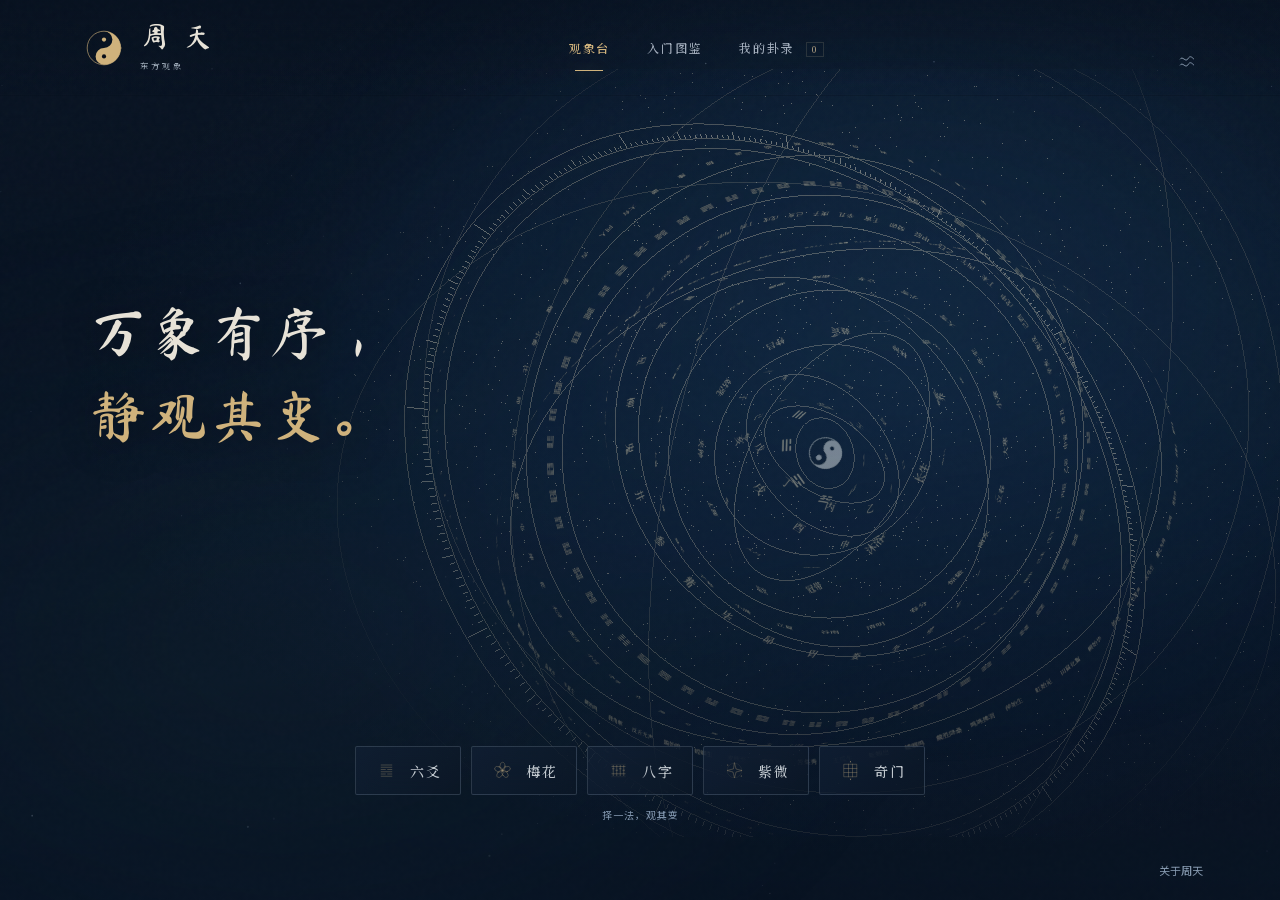
==== commit 899f1c88: "Publish static site" ====
--- a/index.html
+++ b/index.html
@@ -1,5 +1,5 @@
 <!doctype html>
 <html lang="zh-CN">
-<head><meta name="robots" content="noindex, nofollow, noarchive"><meta name="referrer" content="no-referrer"><meta charset="UTF-8"><meta name="viewport" content="width=device-width, initial-scale=1"><meta name="theme-color" content="#070d19"><meta name="description" content="在星轮与卦象之间，看见每一步推演。六爻、梅花易数、八字、紫微斗数、奇门遁甲交互体验。"><title>周天 · 观象</title><link rel="preload" href="./assets/fonts/noto-serif-sc.woff2" as="font" type="font/woff2" crossorigin><link rel="preload" href="./assets/fonts/ma-shan-zheng.woff2" as="font" type="font/woff2" crossorigin><link rel="stylesheet" href="./style.css"><link rel="stylesheet" href="./design.css"><link rel="stylesheet" href="./interface.css"><link rel="stylesheet" href="./motion.css"><link rel="stylesheet" href="./learning-guide.css"><link rel="stylesheet" href="./chart-link.css"></head>
+<head><meta name="robots" content="noindex, nofollow, noarchive"><meta name="referrer" content="no-referrer"><meta name="zhou-ai-endpoint" content="https://zhou-tian-ai-r7h3.honest-dill-4506.chatgpt.site"><meta charset="UTF-8"><meta name="viewport" content="width=device-width, initial-scale=1"><meta name="theme-color" content="#070d19"><meta name="description" content="在星轮与卦象之间，看见每一步推演。六爻、梅花易数、八字、紫微斗数、奇门遁甲交互体验。"><title>周天 · 观象</title><link rel="preload" href="./assets/fonts/noto-serif-sc.woff2" as="font" type="font/woff2" crossorigin><link rel="preload" href="./assets/fonts/ma-shan-zheng.woff2" as="font" type="font/woff2" crossorigin><link rel="stylesheet" href="./style.css"><link rel="stylesheet" href="./design.css"><link rel="stylesheet" href="./interface.css"><link rel="stylesheet" href="./motion.css"><link rel="stylesheet" href="./learning-guide.css"><link rel="stylesheet" href="./chart-link.css"><link rel="stylesheet" href="./ai-reading.css"></head>
 <body><div id="wheel" aria-hidden="true"></div><div class="grain"></div><header><button class="brand" id="home" aria-label="返回首页"><span class="brand-mark">☯</span><span>周 天<small>东方观象</small></span></button><nav aria-label="主导航"><button class="nav-link active" id="nav-explore">观象台</button><button class="nav-link" id="nav-learn">入门图鉴</button><button class="nav-link" id="nav-history">我的卦录 <span id="history-count">0</span></button></nav><button class="quiet icon-btn" id="motion" title="切换低动态模式" aria-label="切换低动态模式">◌</button></header>
 <main id="main"></main><div id="focus-tip" role="status" hidden></div><div id="toast" role="status"></div><dialog id="dialog"><div id="dialog-content"></div><button class="dialog-close" aria-label="关闭弹窗">×</button></dialog><script type="module" src="./app.js"></script></body></html>
--- a/ai-reading.css
+++ b/ai-reading.css
@@ -0,0 +1,46 @@
+/* AI reading shares the original chart, with a quieter editorial column below. */
+.reading-mode{display:flex;align-items:center;gap:28px;border-bottom:1px solid #8eabc529;margin:0 0 25px}
+.reading-mode>button{position:relative;padding:12px 0 15px;background:none;color:#839bb0;font:14px/1.6 var(--structure,var(--serif));letter-spacing:1px;border:0;min-height:48px}
+.reading-mode>button[aria-selected=true]{color:#ead6af}.reading-mode>button[aria-selected=true]::after{content:'';position:absolute;bottom:-1px;left:0;right:0;height:1px;background:#d5bc8c}
+.reading-mode button>span{display:inline-block;font:10px/1.5 var(--sans);letter-spacing:.3px;color:#8db2cf;margin-left:10px}
+#original-reading[hidden],#ai-reading[hidden]{display:none!important}
+.ai-reading{color:#c4d1dc;min-width:0}.ai-reading button,.ai-reading input,.ai-reading textarea{font-family:var(--sans)}
+.ai-reading button:focus-visible,.reading-mode button:focus-visible{outline:1px solid #a6cde4;outline-offset:5px}
+.ai-intro{display:flex;justify-content:space-between;gap:22px;align-items:center;margin:32px 0 24px}
+.ai-overline{font:11px/1.7 var(--structure,var(--serif));letter-spacing:3px;color:#7899b4}
+.ai-intro h3{font:400 38px/1.4 var(--brush,var(--serif));letter-spacing:4px;color:#e7d2a8;margin:7px 0}
+.ai-intro p{font:13px/1.9 var(--sans);color:#9db1c1;margin:5px 0}
+.ai-signature{width:80px;height:80px;position:relative;display:grid;place-items:center;border:1px solid #8cb9d034;border-radius:50%;margin-right:15px;color:#d3bd92;flex-shrink:0}
+.ai-signature::before,.ai-signature::after{content:'';position:absolute;inset:8px;border:1px solid #92bada21;border-radius:50%}.ai-signature::after{inset:-7px;border-style:dashed;border-color:#a1b9c31f}
+.ai-signature i{position:absolute;inset:2px;border-radius:50%;border-top:1px solid #c5ac77;transform:rotate(-25deg)}.ai-signature b{font:400 31px var(--brush,var(--serif))}
+.ai-question-box{padding:22px 24px;border:1px solid #7dabc42c;background:linear-gradient(115deg,#14324a75,#0c1d3029)}
+.ai-question-editor label{display:block;margin-bottom:12px;font:13px/1.8 var(--structure,var(--serif));letter-spacing:.5px;color:#d5c6ab}
+.ai-reading textarea,.ai-access-form input{width:100%;display:block;border:1px solid #84a9c02d;background:#06142280;padding:13px 15px;color:#d4e0e8;font:13px/1.9 var(--sans);resize:vertical;border-radius:1px;box-sizing:border-box;min-height:0}
+.ai-reading textarea::placeholder,.ai-access-form input::placeholder{color:#708ba1}
+.ai-reading textarea:focus,.ai-access-form input:focus{outline:1px solid #82adcd78;outline-offset:0;border-color:#82adcd70}
+.ai-question-bottom{display:flex;gap:20px;align-items:center;justify-content:space-between;margin-top:15px}
+.ai-question-bottom>span{font:11px/1.8 var(--sans);color:#809ab0}
+.ai-submit{min-height:43px;flex-shrink:0;padding:10px 23px;color:#e7d6b3;border:1px solid #c0ad7b70;background:linear-gradient(110deg,#81714a23,#aa91551a);font:13px/1.6 var(--structure,var(--serif))!important;letter-spacing:1.5px;transition:border-color .2s,background .2s}
+.ai-submit:hover{border-color:#dcc797;background:#b3995e29}.ai-submit:disabled{opacity:.5;cursor:default}
+.ai-question-editor summary{display:flex;align-items:baseline;gap:18px;cursor:pointer;list-style:none}.ai-question-editor summary::-webkit-details-marker{display:none}.ai-question-editor summary::marker{content:''}.ai-question-editor summary>span{font:11px/1.9 var(--structure,var(--serif));color:#809bb2;flex-shrink:0}.ai-question-editor summary p{font:13px/1.9 var(--sans);color:#c8d7e1;margin:0;flex:1;overflow-wrap:anywhere}.ai-question-editor summary b{font:11px/1.8 var(--sans);color:#bcae90;flex-shrink:0;font-weight:400}.ai-question-editor[open] summary{margin-bottom:23px}
+.ai-service-row{display:flex;justify-content:space-between;align-items:center;gap:16px;margin:15px 0 23px;min-height:24px}.ai-access-change{font:10px/1.7 var(--sans);color:#7d97ac;background:none;border:0;padding:3px 0}.ai-cache-note{font:10px/1.8 var(--sans);color:#819cad;text-align:right}
+.ai-access-form{display:flex;align-items:center;gap:12px;flex:1;max-width:600px}.ai-access-form label{font:11px/1.7 var(--structure,var(--serif));color:#a2b7c6;white-space:nowrap}.ai-access-form input{flex:1;min-width:0;padding:8px 11px;font-size:12px}.ai-access-form button{flex-shrink:0;font-size:11px;color:#d7c7a8;border-bottom:1px solid #a8aa8d66;background:none;padding:8px 0}
+.ai-request-state:empty{display:none}.ai-progress{display:flex;align-items:center;gap:13px;min-height:48px;padding:9px 0 18px;color:#a9c5d9;font:12px/1.8 var(--sans)}.ai-progress>button{margin-left:auto;flex-shrink:0;background:none;border:0;color:#91a8b9;font-size:11px;padding:8px 4px}.ai-progress-orbit{position:relative;width:21px;height:21px;flex-shrink:0;border:1px solid #6e9abb4d;border-radius:50%;border-right-color:#c6b88c;animation:ai-orbit 3.5s linear infinite}.ai-progress-orbit::before{content:'';position:absolute;inset:5px;border:1px solid #7eb5df69;border-left-color:#c5dbea;border-radius:50%}
+.ai-error{display:flex;align-items:center;gap:18px;font:12px/1.9 var(--sans);color:#d4b5a3;background:#83533c13;border-left:1px solid #b38c6c7a;padding:10px 14px;margin:14px 0}.ai-error p{margin:0;flex:1;overflow-wrap:anywhere}.ai-error button{background:none;border-bottom:1px solid #c2b08b66;color:#dcc79f;padding:4px 0;white-space:nowrap}
+.ai-category-nav{display:flex;gap:27px;border-bottom:1px solid #799bb128;margin:29px 0 25px;overflow-x:auto;scrollbar-width:thin;scrollbar-color:#556e8260 transparent}
+.ai-category-nav button{flex-shrink:0;position:relative;background:none;border:0;color:#93aabd;font:13px/1.7 var(--structure,var(--serif));padding:8px 0 15px;letter-spacing:.4px;min-height:43px}
+.ai-category-nav button[aria-selected=true]{color:#e4cfaa}.ai-category-nav button[aria-selected=true]::after{content:'';position:absolute;height:1px;background:#c2b28d;bottom:0;left:0;right:0}
+#ai-category-content{min-height:180px;outline:0}#ai-category-content:focus-visible{outline:1px solid #7ca6c24d;outline-offset:8px}
+.ai-empty{text-align:center;padding:44px 10px 52px}.ai-empty-rule{display:block;width:45px;height:1px;margin:0 auto 22px;background:linear-gradient(90deg,transparent,#9db7c9,transparent)}.ai-empty p{font:15px/2 var(--structure,var(--serif));color:#b2c6d3;margin:0 0 12px}.ai-empty>span:last-child{font:11px/1.8 var(--sans);letter-spacing:1px;color:#7794aa}
+.ai-summary{padding:21px 25px 24px;background:linear-gradient(105deg,#214c6a36,transparent);border-left:1px solid #9abbd672;margin:25px 0 31px}.ai-summary>span{font:11px/1.8 var(--structure,var(--serif));letter-spacing:2px;color:#8db4d1}.ai-summary h4{font:400 23px/1.7 var(--structure,var(--serif));color:#e7d6b5;letter-spacing:1px;margin:9px 0 12px}.ai-summary p{font:15px/2.1 var(--sans);color:#cedbe4;margin:10px 0 0;white-space:pre-line;overflow-wrap:anywhere}
+.ai-section{padding:6px 0 20px}.ai-section h4{font:400 22px/1.8 var(--structure,var(--serif));color:#deceb0;margin:0 0 23px}.ai-paragraph{margin:0 0 24px}.ai-paragraph>p{font:14px/2.15 var(--sans);color:#c1d0dc;margin:0;white-space:pre-line;overflow-wrap:anywhere}
+.ai-evidence{display:flex;flex-wrap:wrap;align-items:baseline;gap:6px 9px;margin-top:9px;font:11px/1.9 var(--sans);color:#7c9bb2}.ai-evidence>span{color:#688ba5;margin-right:3px}.ai-evidence i{font-style:normal;color:#55768f}.ai-reading .ai-reference{font:inherit!important;color:#bfcbce}.ai-reading .ai-reference:disabled{cursor:default;text-decoration:none;opacity:.65}.ai-source{color:#83abc8;text-decoration:none;border-bottom:1px solid #80a5c04a;overflow-wrap:anywhere}
+.ai-actions{margin:29px 0 5px;padding:18px 22px;background:#1d43572b;border-top:1px solid #80a7be20}.ai-actions>span{font:11px/1.8 var(--structure,var(--serif));letter-spacing:1.4px;color:#c1b18f}.ai-actions ul{padding-left:17px;margin:12px 0 0}.ai-actions li{font:13px/2.1 var(--sans);color:#b8cdd8;padding-left:3px;margin:5px 0}.ai-awaiting{padding:25px 0;color:#849eb0;font:13px/1.9 var(--sans)}
+.ai-conversation{margin-top:30px;padding-top:29px;border-top:1px solid #8aabc025}.ai-conversation-heading{display:flex;align-items:baseline;gap:20px;margin-bottom:23px}.ai-conversation-heading h4{font:400 28px/1.6 var(--brush,var(--serif));letter-spacing:2px;color:#d9c5a0;margin:0}.ai-conversation-heading>span{font:11px/1.8 var(--sans);color:#7898b0}.ai-message{margin:0 0 26px}.ai-message>span{display:block;font:11px/1.8 var(--structure,var(--serif));letter-spacing:1px;color:#8eb1ca;margin-bottom:11px}.ai-message-user{padding:15px 20px;background:#18395035;border-left:1px solid #7da7c150}.ai-message-user>p{font:13px/2 var(--sans);color:#cad9e2;margin:0;white-space:pre-line;overflow-wrap:anywhere}.ai-message-answer{padding:8px 0 3px}
+.ai-suggestions{display:flex;flex-wrap:wrap;align-items:center;gap:9px 15px;margin:19px 0}.ai-suggestions>span{font:11px/1.8 var(--structure,var(--serif));color:#7d9ab0;margin-right:2px}.ai-suggestions button{font:11px/1.9 var(--sans);color:#a8c2d4;text-align:left;border:1px solid #75a0bf30;background:#19374d28;padding:6px 11px;border-radius:1px;max-width:100%;overflow-wrap:anywhere}.ai-suggestions button:hover{border-color:#88b6d66b;color:#d7e4e8}
+.ai-followup-form{display:flex;gap:14px;align-items:flex-end;margin-top:17px}.ai-followup-form textarea{flex:1;min-width:0}.ai-followup-form .ai-submit{margin-bottom:0}.ai-reading-foot{font:11px/1.9 var(--sans);color:#6f8ca3;margin:24px 0 0}
+@keyframes ai-orbit{to{transform:rotate(360deg)}}
+@media(max-width:760px){.reading-mode{gap:25px;margin-bottom:21px}.reading-mode>button{font-size:13px}.ai-intro{margin-top:24px}.ai-intro h3{font-size:33px}.ai-intro p{font-size:12px}.ai-signature{width:60px;height:60px;margin-right:7px}.ai-signature b{font-size:27px}.ai-question-box{padding:18px 16px}.ai-question-bottom{gap:13px}.ai-question-bottom>span{font-size:10px;max-width:120px}.ai-submit{padding:10px 18px;font-size:12px!important;letter-spacing:1px}.ai-reading textarea{font-size:13px;padding:12px}.ai-question-editor summary{flex-wrap:wrap;gap:6px 12px}.ai-question-editor summary p{flex-basis:70%;font-size:12px}.ai-question-editor summary b{margin-left:auto}.ai-service-row{align-items:flex-start;flex-wrap:wrap}.ai-cache-note{text-align:left}.ai-access-form{gap:9px;flex-basis:100%}.ai-access-form label{font-size:10px}.ai-access-form input{font-size:11px}.ai-category-nav{gap:24px;margin-top:24px}.ai-category-nav button{font-size:12px}.ai-summary{padding:18px;margin-bottom:26px}.ai-summary h4{font-size:20px}.ai-summary p{font-size:14px}.ai-section h4{font-size:20px}.ai-paragraph>p{font-size:13px}.ai-evidence{font-size:10px;gap:5px 8px}.ai-actions{padding:16px}.ai-actions li{font-size:12px}.ai-conversation-heading{display:block}.ai-conversation-heading h4{font-size:27px}.ai-conversation-heading>span{display:block;margin-top:5px}.ai-followup-form{gap:10px;flex-wrap:wrap}.ai-followup-form textarea{flex-basis:100%}.ai-followup-form .ai-submit{margin-left:auto}.ai-empty{padding:30px 2px 39px}.ai-empty p{font-size:13px}.ai-empty>span:last-child{font-size:10px;letter-spacing:.3px}.ai-suggestions button{font-size:11px}.ai-error{padding:10px 12px;font-size:11px}}
+.no-motion .ai-progress-orbit{animation:none}@media(prefers-reduced-motion:reduce){.ai-progress-orbit{animation:none}}
+
+.ai-reading .sr-only{position:absolute;width:1px;height:1px;padding:0;margin:-1px;overflow:hidden;clip:rect(0,0,0,0);white-space:nowrap;border:0}
